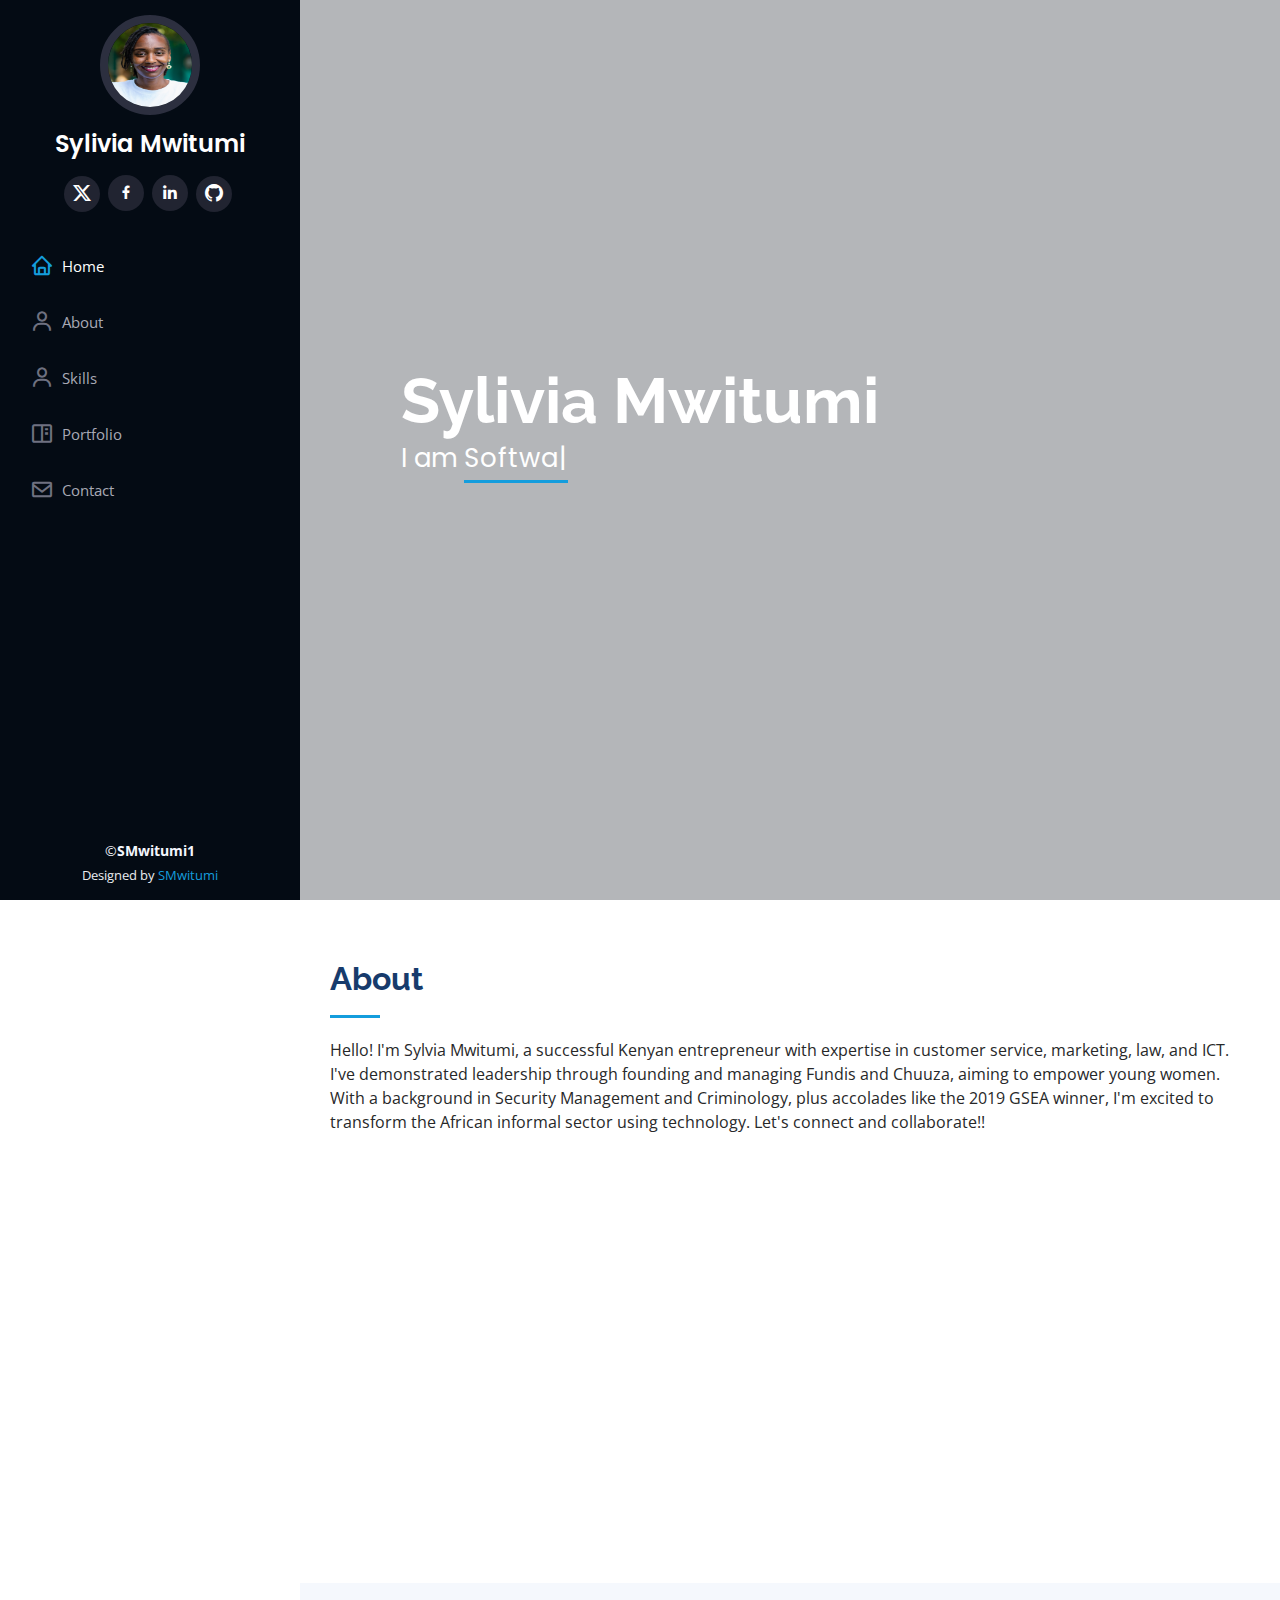
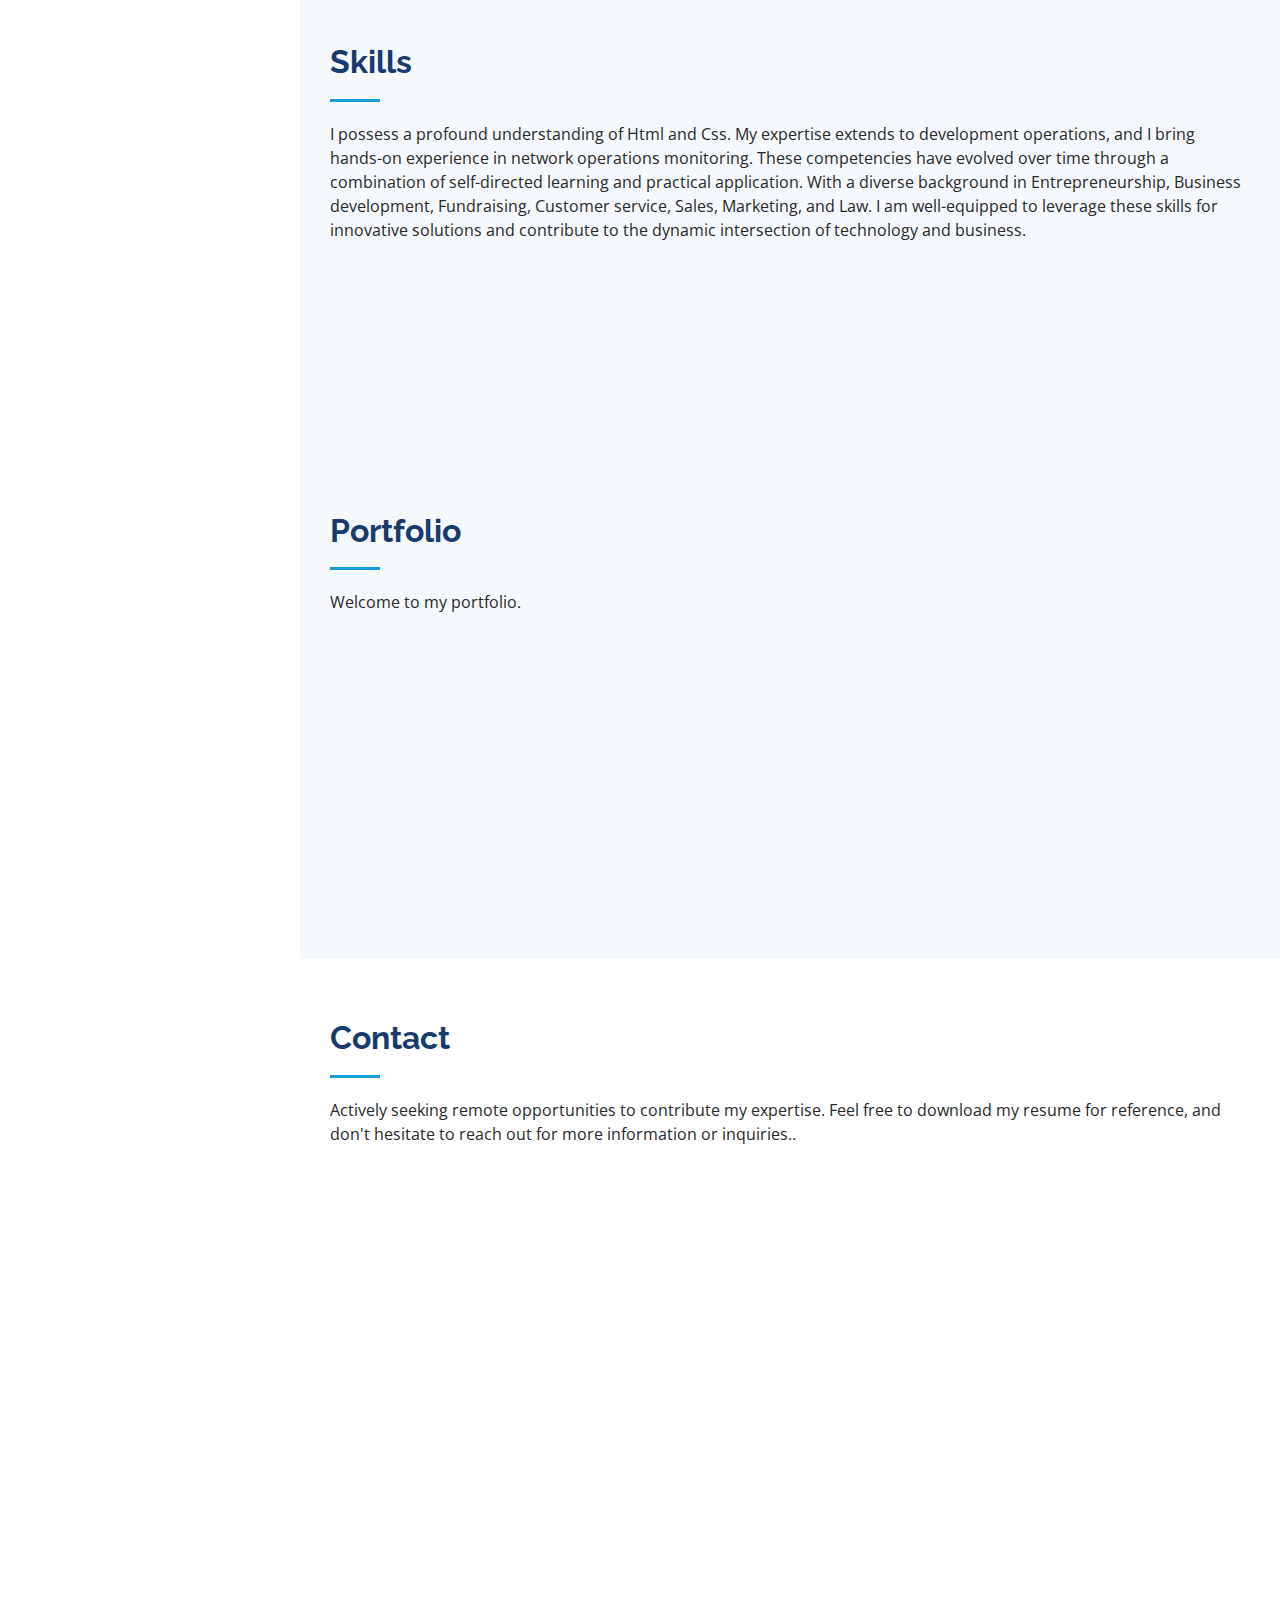
==== index.html @ e622f78f "made changes to the directory path" ====
<!DOCTYPE html>
<html lang="en">

<head>
  <meta charset="utf-8">
  <meta content="width=device-width, initial-scale=1.0" name="viewport">

  <title>Sly Portfolio</title>
  <meta content="" name="description">
  <meta content="" name="keywords">

  <!-- Favicons -->
  <link href="assets/img/favicon.png" rel="icon">
  <link href="assets/img/apple-touch-icon.png" rel="apple-touch-icon">

  <!-- Google Fonts -->
  <link
    href="https://fonts.googleapis.com/css?family=Open+Sans:300,300i,400,400i,600,600i,700,700i|Raleway:300,300i,400,400i,500,500i,600,600i,700,700i|Poppins:300,300i,400,400i,500,500i,600,600i,700,700i"
    rel="stylesheet">

  <!-- Vendor CSS Files -->
  <link href="assets/vendor/aos/aos.css" rel="stylesheet">
  <link href="assets/vendor/bootstrap/css/bootstrap.min.css" rel="stylesheet">
  <link href="assets/vendor/bootstrap-icons/bootstrap-icons.css" rel="stylesheet">
  <link href="assets/vendor/boxicons/css/boxicons.min.css" rel="stylesheet">
  <link href="assets/vendor/glightbox/css/glightbox.min.css" rel="stylesheet">
  <link href="assets/vendor/swiper/swiper-bundle.min.css" rel="stylesheet">

  <!-- Template Main CSS File -->
  <link href="assets/css/style.css" rel="stylesheet">

</head>

<body>

  <!-- ======= Mobile nav toggle button ======= -->
  <i class="bi bi-list mobile-nav-toggle d-xl-none"></i>

  <!-- ======= Header ======= -->
  <header id="header">
    <div class="d-flex flex-column">

      <div class="profile">
        <img src="assets/img/profile-img .JPG" alt="" class="img-fluid rounded-circle">
        <h1 class="text-light"><a href="index.html">Sylivia Mwitumi</a></h1>
        <div class="social-links mt-3 text-center">
          <a href="https://x.com/SMwitumi?t=1YOZuGvJ7olU5T0pS5QJrg&s=09" class="twitter" target="_blank"><i
              class="bi bi-twitter-x"></i></a>
          <a href="https://www.facebook.com/sylvia.mwitumi.9?mibextid=ZbWKwL" class="facebook"
            target="_blank"><i class="bx bxl-facebook"></i></a>
          <a href="https://www.linkedin.com/in/sylviah-wambui-mwitumi?utm_source=share&utm_campaign=share_via&utm_content=profile&utm_medium=android_app" class="linkedin" target="_blank"><i
              class="bx bxl-linkedin"></i></a>
          <a href="https://github.com/smwitumi1" class="github"><i class="bi bi-github" target="_blank"
              rel="noopener noreferrer"></i></a>
        </div>
      </div>

      <nav id="navbar" class="nav-menu navbar">
        <ul>
          <li><a href="#hero" class="nav-link scrollto active"><i class="bx bx-home"></i> <span>Home</span></a></li>
          <li><a href="#about" class="nav-link scrollto"><i class="bx bx-user"></i> <span>About</span></a></li>
          <li><a href="#skills" class="nav-link scrollto"><i class="bx bx-user"></i> <span>Skills</span></a></li>
          <li><a href="#portfolio" class="nav-link scrollto"><i class="bx bx-book-content"></i>
              <span>Portfolio</span></a></li>
          <li><a href="#contact" class="nav-link scrollto"><i class="bx bx-envelope"></i> <span>Contact</span></a></li>
        </ul>
      </nav><!-- .nav-menu -->
    </div>
  </header><!-- End Header -->

  <!-- ======= Hero Section ======= -->
  <section id="hero" class="d-flex flex-column justify-content-center align-items-center">
    <div class="hero-container" data-aos="fade-in">
      <h1>Sylivia Mwitumi</h1>
      <p>I am <span class="typed" data-typed-items="Software Entrepreneur"></span></p>
    </div>
  </section><!-- End Hero -->

  <main id="main">

    <!-- ======= About Section ======= -->
    <section id="about" class="about">
      <div class="container">

        <div class="section-title">
          <h2>About</h2>
          <p>Hello! I'm Sylvia Mwitumi, a successful Kenyan entrepreneur with expertise in customer service, marketing,
            law, and ICT. I've demonstrated leadership through founding and managing Fundis and Chuuza, aiming to
            empower young women. With a background in Security Management and Criminology, plus accolades like the 2019
            GSEA winner, I'm excited to transform the African informal sector using technology. Let's connect and
            collaborate!!</p>
        </div>

        <div class="row">
          <div class="col-lg-4" data-aos="fade-right">
            <img src="assets/img/profile-img .JPG" class="img-fluid" alt="">
          </div>
          <div class="col-lg-8 pt-4 pt-lg-0 content" data-aos="fade-left">
            <h3>Software Entrepreneur</h3>
            <p class="fst-italic">
              I am a dynamic Kenyan entrepreneur fueled by innovation and a fervor for industry transformation. My mission is to craft software solutions that not only meet market needs but proactively anticipate them, providing substantial value to both businesses and individuals. I'm committed to employing disruptive thinking and cutting-edge technology to leave a lasting impact and shape the future of the software industry. 
            </p>
            <!-- <div class="row">
              <div class="col-lg-6">
                <ul>
                  <li><i class="bi bi-chevron-right"></i> <strong>Mobile:</strong> <span>+254729007796</span></li>
                  <li><i class="bi bi-chevron-right"></i> <strong>City:</strong> <span>Nairobi, Kenya</span></li>
                </ul>
              </div>
              <div class="col-lg-6">
                <ul>       
                  <li><i class="bi bi-chevron-right"></i> <strong>Email:</strong> <span>ojjfred@gmail.com</span></li>
                  <li><i class="bi bi-chevron-right"></i> <strong>Mode:</strong> <span>Remote Only</span></li>
                </ul>
              </div>
              
          </div>
        </div> -->

          </div>
    </section><!-- End About Section -->

    <!-- ======= Skills Section ======= -->
    <section id="skills" class="skills section-bg">
      <div class="container">

        <div class="section-title">
          <h2>Skills</h2>
          <p>I possess a profound understanding of Html and Css. My expertise extends to development operations, and I bring hands-on experience in network operations monitoring. These competencies have evolved over time through a combination of self-directed learning and practical application. With a diverse background in Entrepreneurship, Business development, Fundraising, Customer service, Sales, Marketing, and Law. I am well-equipped to leverage these skills for innovative solutions and contribute to the dynamic intersection of technology and business. </p>
        </div>

        <div class="row skills-content">

          <div class="col-lg-6" data-aos="fade-up">

            <div class="progress">
              <span class="skill">Fundraising <i class="val">55%</i></span>
              <div class="progress-bar-wrap">
                <div class="progress-bar" role="progressbar" aria-valuenow="55" aria-valuemin="0" aria-valuemax="100">
                </div>
              </div>
            </div>

            <div class="progress">
              <span class="skill"> HTML & CSS <i class="val">75%</i></span>
              <div class="progress-bar-wrap">
                <div class="progress-bar" role="progressbar" aria-valuenow="75" aria-valuemin="0" aria-valuemax="100">
                </div>
              </div>
            </div>


          </div>
          <div class="col-lg-6" data-aos="fade-up" data-aos-delay="100">




            <div class="progress">
              <span class="skill">Design Thinking <i class="val">65%</i></span>
              <div class="progress-bar-wrap">
                <div class="progress-bar" role="progressbar" aria-valuenow="65" aria-valuemin="0" aria-valuemax="100">
                </div>
              </div>
            </div>
            <div class="progress">
              <span class="skill">Entrepreneurship <i class="val">95%</i></span>
              <div class="progress-bar-wrap">
                <div class="progress-bar" role="progressbar" aria-valuenow="95" aria-valuemin="0" aria-valuemax="100">
                </div>
              </div>
            </div>

          </div>
        </div>
    </section><!-- End Skills Section -->



    <!-- ======= Portfolio Section ======= -->
    <section id="portfolio" class="portfolio section-bg">
      <div class="container">

        <div class="section-title">
          <h2>Portfolio</h2>
          <p>Welcome to my portfolio.</p>
        </div>



        <div class="row portfolio-container" data-aos="fade-up" data-aos-delay="100">
          <div class="col-lg-6 col-md-6 portfolio-item filter-app">
            <div class="portfolio-wrap">
              <img src="assets/img/marketing.jpg" class="img-fluid" alt="">
              <div class="portfolio-links">
                <a href="" title="More Details"><i>Project info</i></a>
              </div>
            </div>
          </div>

          <div class="col-lg-6 col-md-6 portfolio-item filter-web">
            <div class="portfolio-wrap">
              <img src="assets/img/sales.jpg" class="img-fluid" alt="">
              <div class="portfolio-links">
                <a href="" title="More Details"><i>Project info</i></a>
              </div>
            </div>
          </div>



    </section>
    <!-- End Portfolio Section -->




    <!-- ======= Contact Section ======= -->
    <section id="contact" class="contact">
      <div class="container">

        <div class="section-title">
          <h2>Contact</h2>
          <p>Actively seeking remote opportunities to contribute my expertise. Feel free to download my resume for reference, and don't hesitate to reach out for more information or inquiries..</p>
        </div>

        <div class="row" data-aos="fade-in">

          <div class="col-lg-5 d-flex align-items-stretch">
            <div class="info">
              <div class="address">
                <i class="bi bi-geo-alt"></i>
                <h4>Location:</h4>
                <p>Buru Buru Phase 2, Kamutile Court</p>
              </div>

              <div class="email">
                <i class="bi bi-envelope"></i>
                <h4>Email:</h4>
                <p>sylvia.mwitumi@meltwater.org</p>
              </div>

              <div class="phone">
                <i class="bi bi-phone"></i>
                <h4>Call:</h4>
                <p>+254700042818</p>
              </div>

              <iframe
                src="https://maps.app.goo.gl/VhYbg52NN3KghzNX8"
                width="600" height="450" style="border:0;" allowfullscreen="" loading="lazy"
                referrerpolicy="no-referrer-when-downgrade"></iframe>
            </div>

          </div>

          <div class="col-lg-7 mt-5 mt-lg-0 d-flex align-items-stretch">
            <form action="forms/contact.php" method="post" role="form" class="php-email-form">
              <div class="row">
                <div class="form-group col-md-6">
                  <label for="name">Your Name</label>
                  <input type="text" name="name" class="form-control" id="name" required>
                </div>
                <div class="form-group col-md-6">
                  <label for="name">Your Email</label>
                  <input type="email" class="form-control" name="email" id="email" required>
                </div>
              </div>
              <div class="form-group">
                <label for="name">Subject</label>
                <input type="text" class="form-control" name="subject" id="subject" required>
              </div>
              <div class="form-group">
                <label for="name">Message</label>
                <textarea class="form-control" name="message" rows="10" required></textarea>
              </div>
              <div class="my-3">
                <div class="loading">Loading</div>
                <div class="error-message"></div>
                <div class="sent-message">Your message has been sent. Thank you!</div>
              </div>
              <div class="text-center"><button type="submit">Send Message</button></div>
            </form>
          </div>

        </div>

      </div>
    </section><!-- End Contact Section -->

  </main><!-- End #main -->

  <!-- ======= Footer ======= -->
  <footer id="footer">
    <div class="container">
      <div class="copyright">
        &copy;<strong><span>SMwitumi1</span></strong>
      </div>
      <div class="credits">
        <!-- Fred -->
        Designed by <a href="https://">SMwitumi</a>
      </div>
    </div>
  </footer><!-- End  Footer -->

  <a href="#" class="back-to-top d-flex align-items-center justify-content-center"><i
      class="bi bi-arrow-up-short"></i></a>

  <!-- Vendor JS Files -->
  <script src="assets/vendor/purecounter/purecounter_vanilla.js"></script>
  <script src="assets/vendor/aos/aos.js"></script>
  <script src="assets/vendor/bootstrap/js/bootstrap.bundle.min.js"></script>
  <script src="assets/vendor/glightbox/js/glightbox.min.js"></script>
  <script src="assets/vendor/isotope-layout/isotope.pkgd.min.js"></script>
  <script src="assets/vendor/swiper/swiper-bundle.min.js"></script>
  <script src="assets/vendor/typed.js/typed.umd.js"></script>
  <script src="assets/vendor/waypoints/noframework.waypoints.js"></script>
  <script src="assets/vendor/php-email-form/validate.js"></script>

  <!-- Template Main JS File -->
  <script src="assets/js/main.js"></script>

</body>

</html>
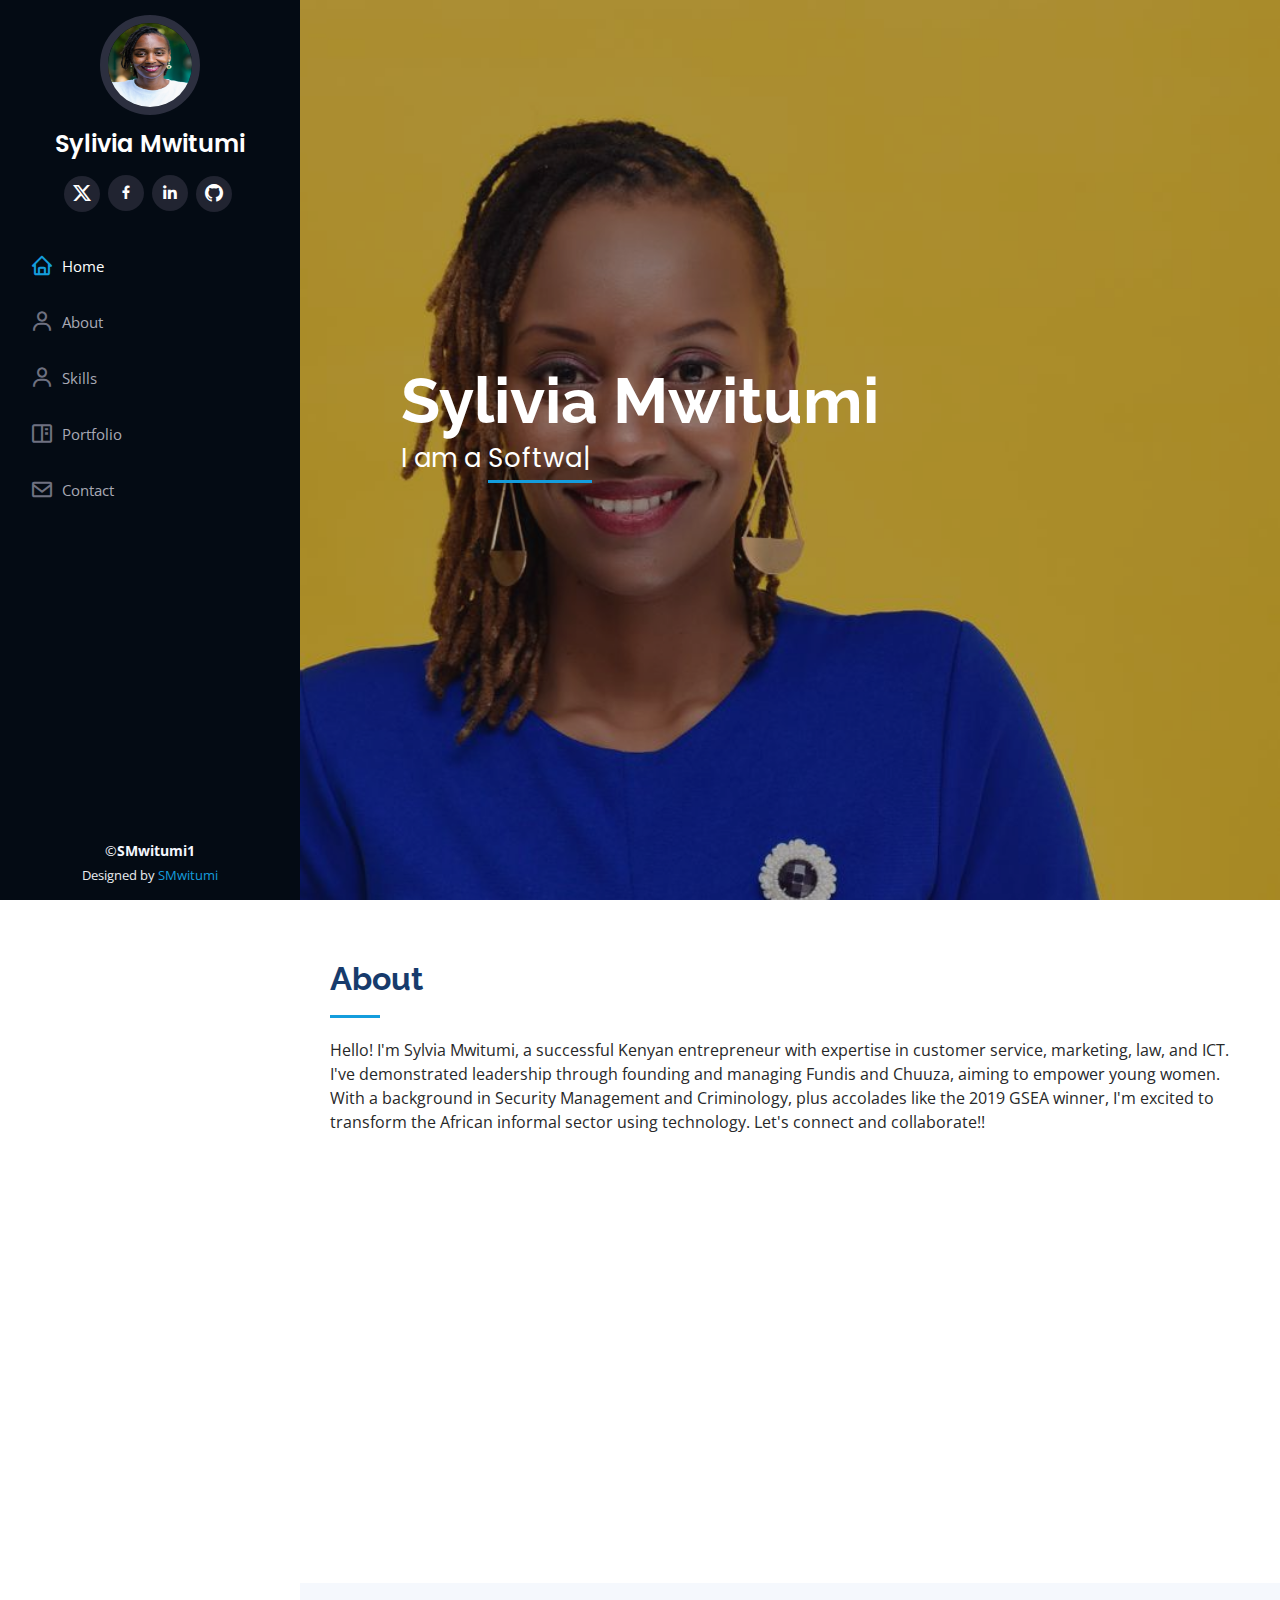
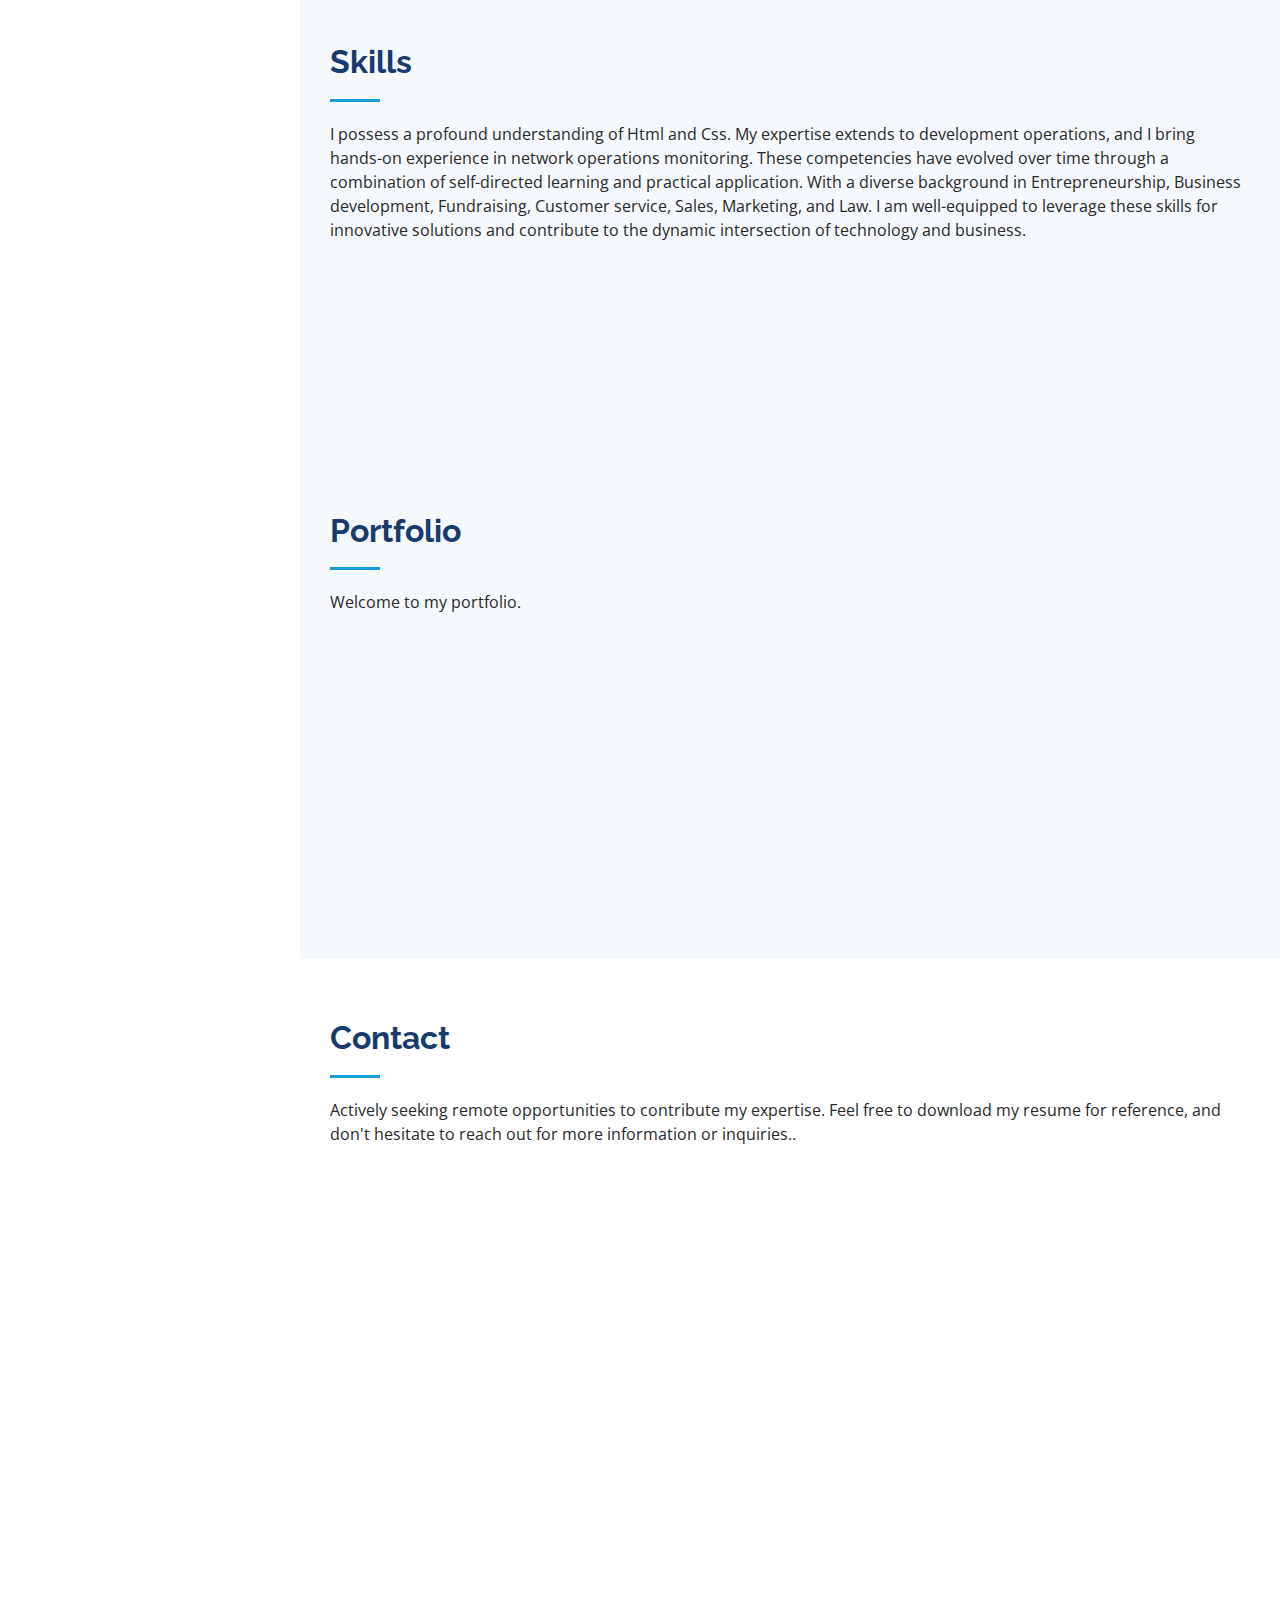
==== commit 2a9ad16b: "Fixed header image render issue" ====
--- a/index.html
+++ b/index.html
@@ -72,7 +72,7 @@
   <section id="hero" class="d-flex flex-column justify-content-center align-items-center">
     <div class="hero-container" data-aos="fade-in">
       <h1>Sylivia Mwitumi</h1>
-      <p>I am <span class="typed" data-typed-items="Software Entrepreneur"></span></p>
+      <p>I am a <span class="typed" data-typed-items="Software Entrepreneur"></span></p>
     </div>
   </section><!-- End Hero -->
 
--- a/assets/css/style.css
+++ b/assets/css/style.css
@@ -73,7 +73,7 @@
   z-index: 9997;
   transition: all 0.5s;
   padding: 0 15px;
-  background: #040b14;
+  background-color: #040b14;
   overflow-y: auto;
 }
 
@@ -236,7 +236,7 @@
 #hero {
   width: 100%;
   height: 100vh;
-  background: url(".../img/hero-bg.jpg") top center;
+  background: url("../img/headerImg.jpg") top center;
   background-size: cover;
 }
 
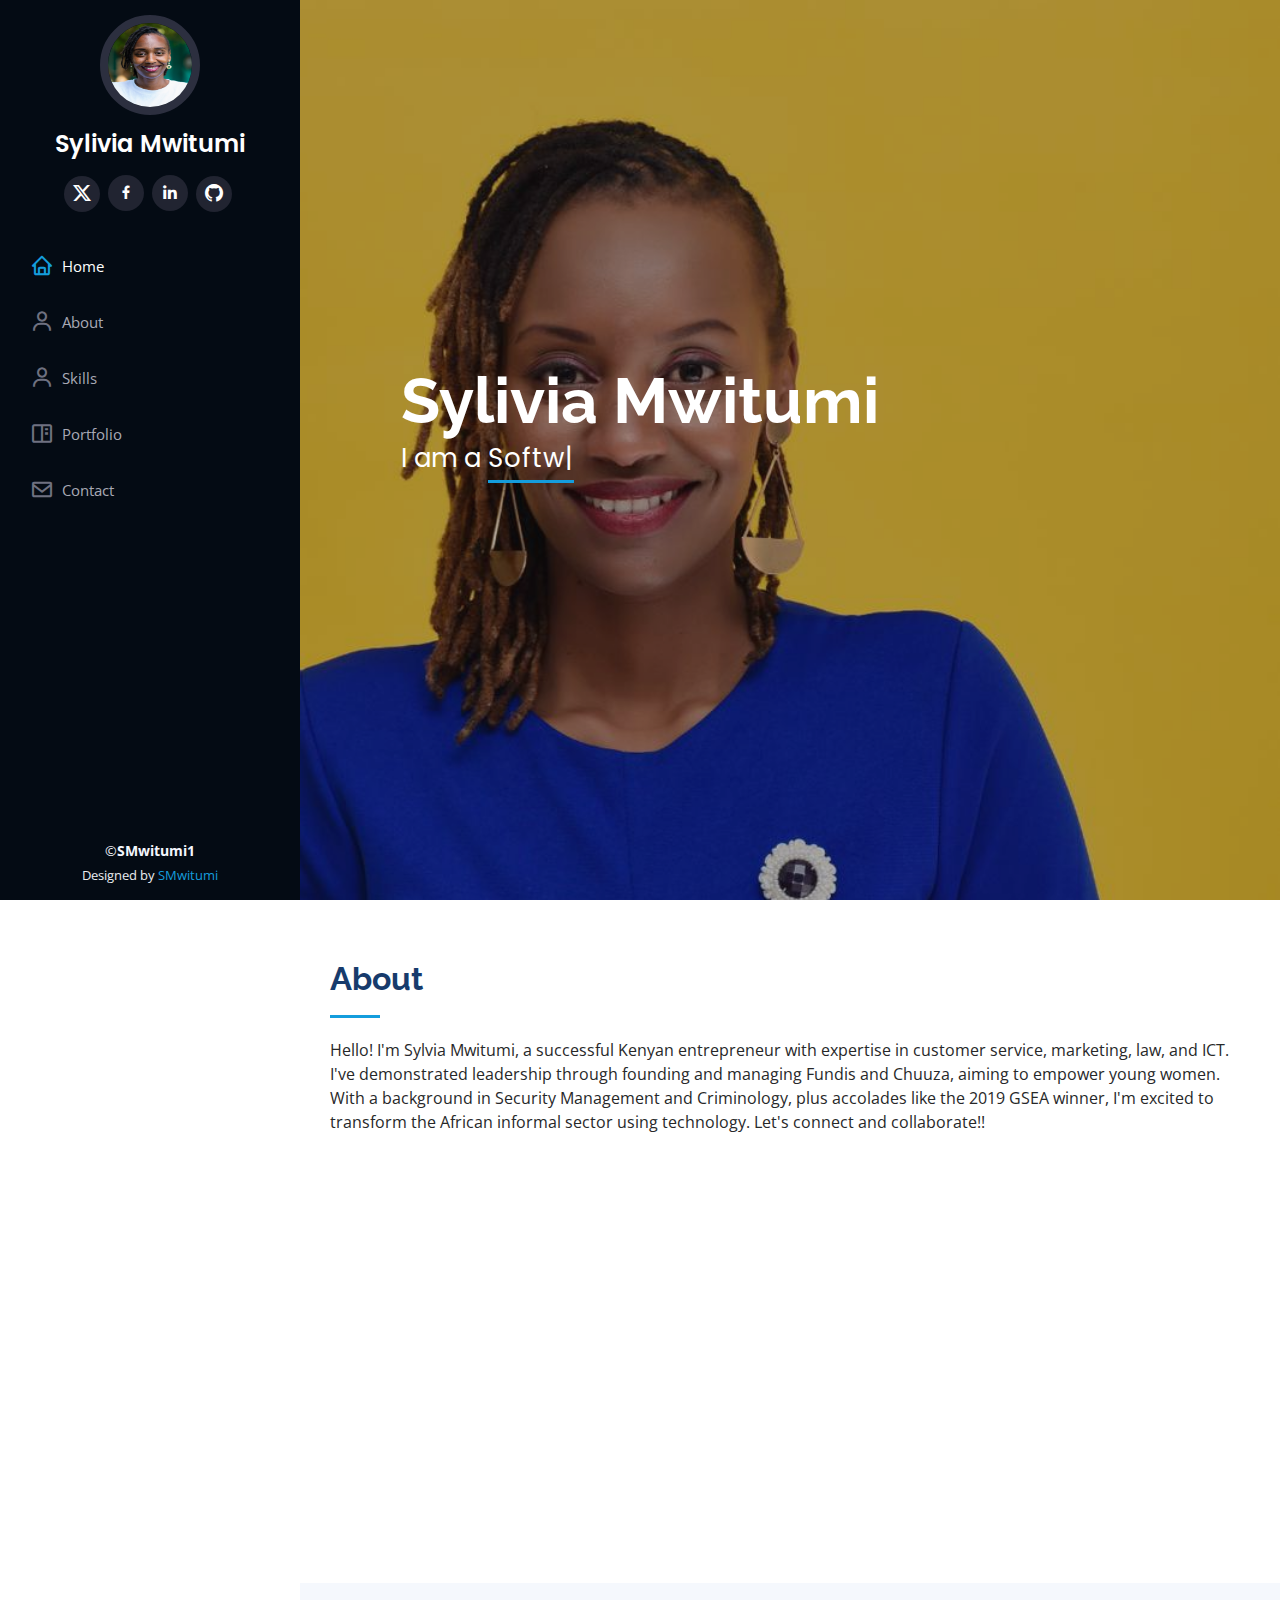
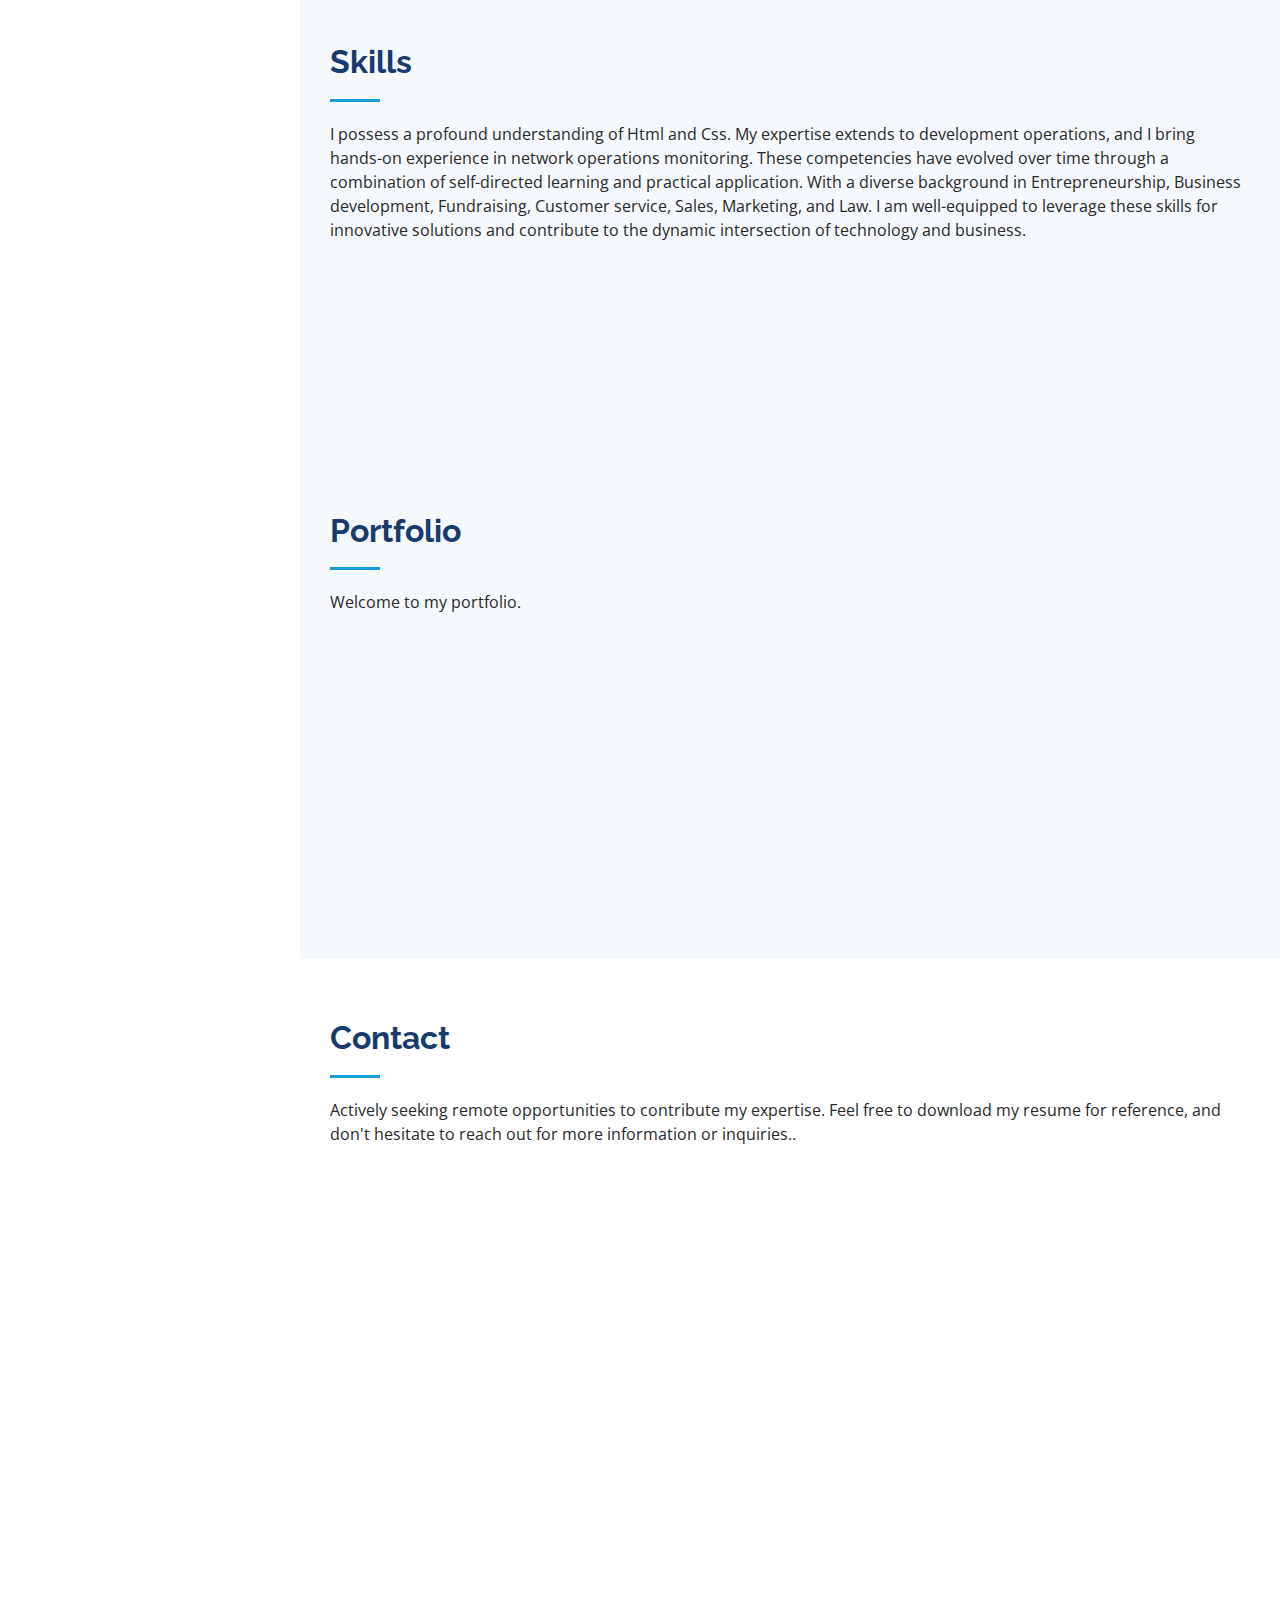
==== commit d31f182d: "Got iFrame working" ====
--- a/index.html
+++ b/index.html
@@ -100,22 +100,7 @@
             <p class="fst-italic">
               I am a dynamic Kenyan entrepreneur fueled by innovation and a fervor for industry transformation. My mission is to craft software solutions that not only meet market needs but proactively anticipate them, providing substantial value to both businesses and individuals. I'm committed to employing disruptive thinking and cutting-edge technology to leave a lasting impact and shape the future of the software industry. 
             </p>
-            <!-- <div class="row">
-              <div class="col-lg-6">
-                <ul>
-                  <li><i class="bi bi-chevron-right"></i> <strong>Mobile:</strong> <span>+254729007796</span></li>
-                  <li><i class="bi bi-chevron-right"></i> <strong>City:</strong> <span>Nairobi, Kenya</span></li>
-                </ul>
-              </div>
-              <div class="col-lg-6">
-                <ul>       
-                  <li><i class="bi bi-chevron-right"></i> <strong>Email:</strong> <span>ojjfred@gmail.com</span></li>
-                  <li><i class="bi bi-chevron-right"></i> <strong>Mode:</strong> <span>Remote Only</span></li>
-                </ul>
-              </div>
-              
-          </div>
-        </div> -->
+           
 
           </div>
     </section><!-- End About Section -->
@@ -246,11 +231,15 @@
                 <p>+254700042818</p>
               </div>
 
-              <iframe
+              <!-- <iframe
                 src="https://maps.app.goo.gl/VhYbg52NN3KghzNX8"
                 width="600" height="450" style="border:0;" allowfullscreen="" loading="lazy"
-                referrerpolicy="no-referrer-when-downgrade"></iframe>
-            </div>
+                referrerpolicy="no-referrer-when-downgrade">
+              </iframe> -->
+
+              <!-- New test iFrame imported from google maps -->
+
+              <iframe src="https://www.google.com/maps/embed?pb=!1m18!1m12!1m3!1d3988.821493089476!2d36.88173849999999!3d-1.2807963!2m3!1f0!2f0!3f0!3m2!1i1024!2i768!4f13.1!3m3!1m2!1s0x182f13b2a0cd213d%3A0x40b111feb7b3af5b!2sKamutile%20Court!5e0!3m2!1sen!2sgh!4v1697574318453!5m2!1sen!2sgh" width="600" height="450" style="border:0;" allowfullscreen="" loading="lazy" referrerpolicy="no-referrer-when-downgrade"></iframe>            </div>
 
           </div>
 
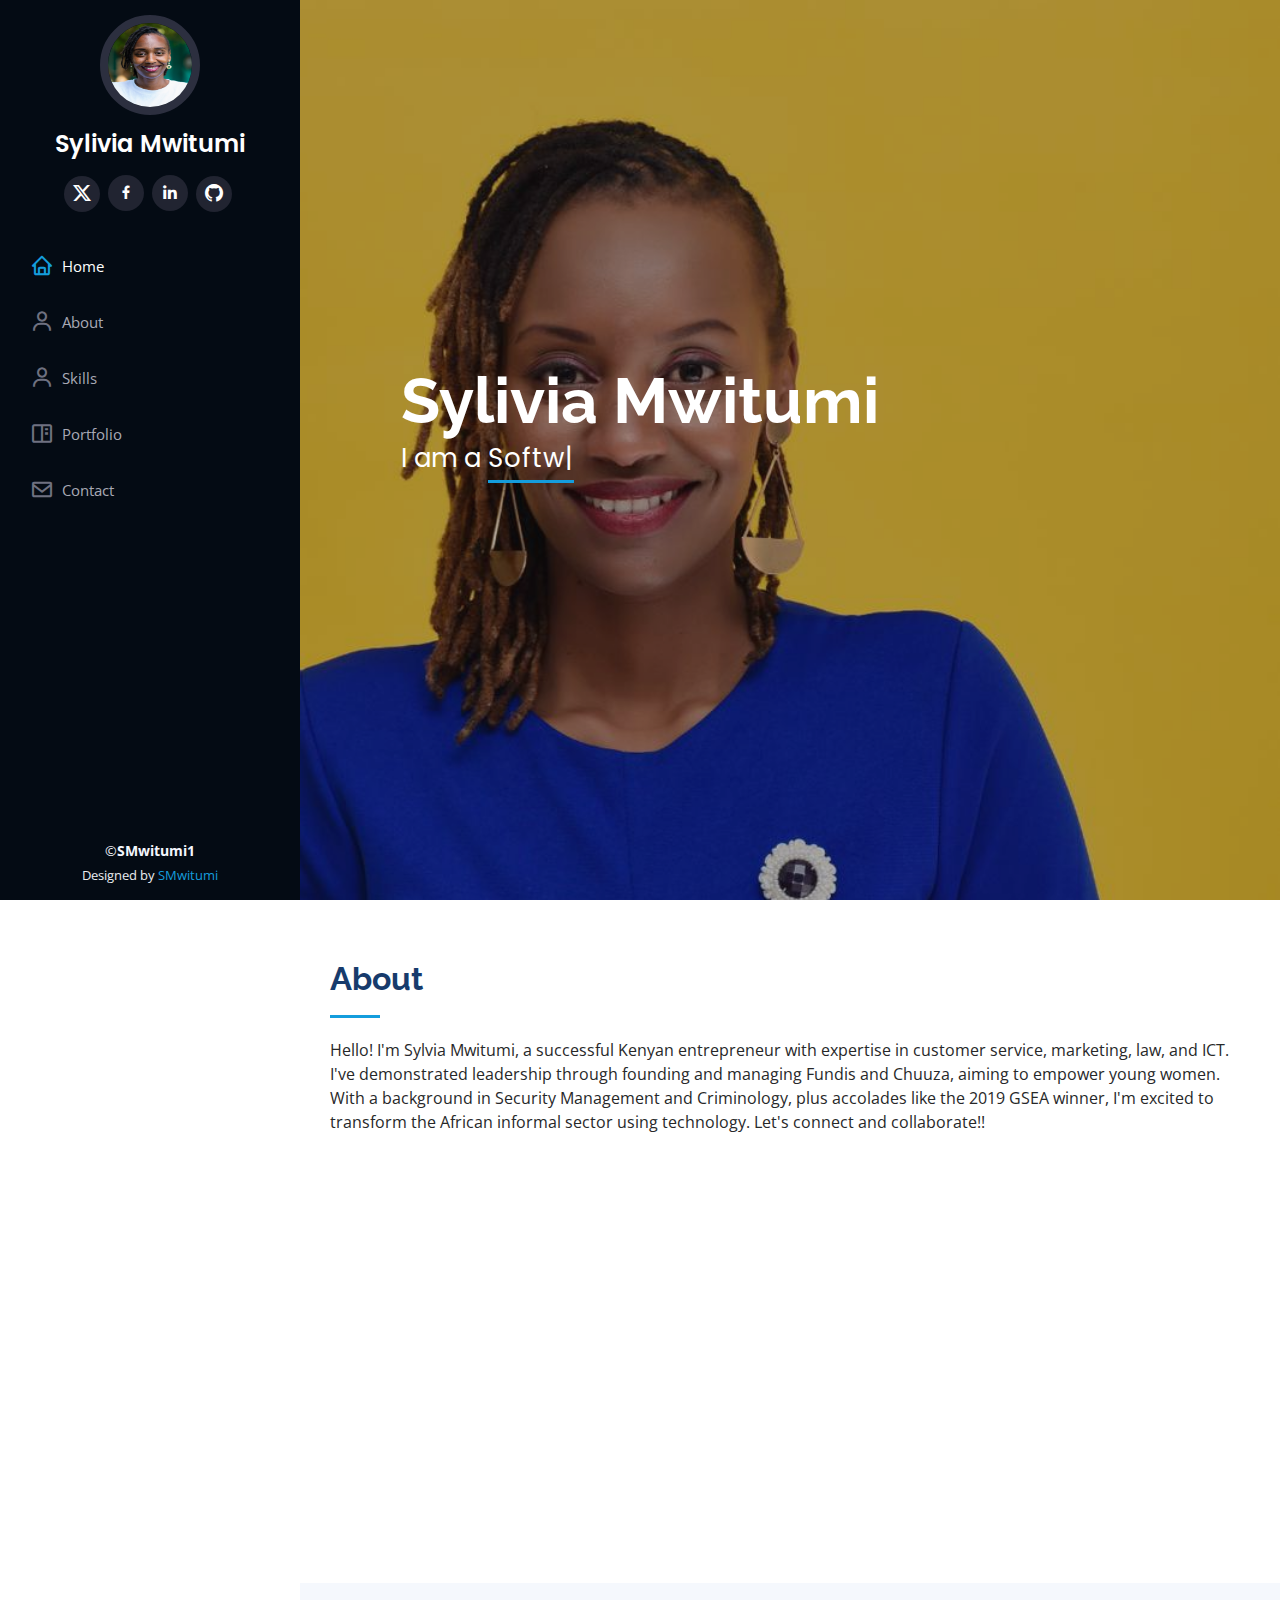
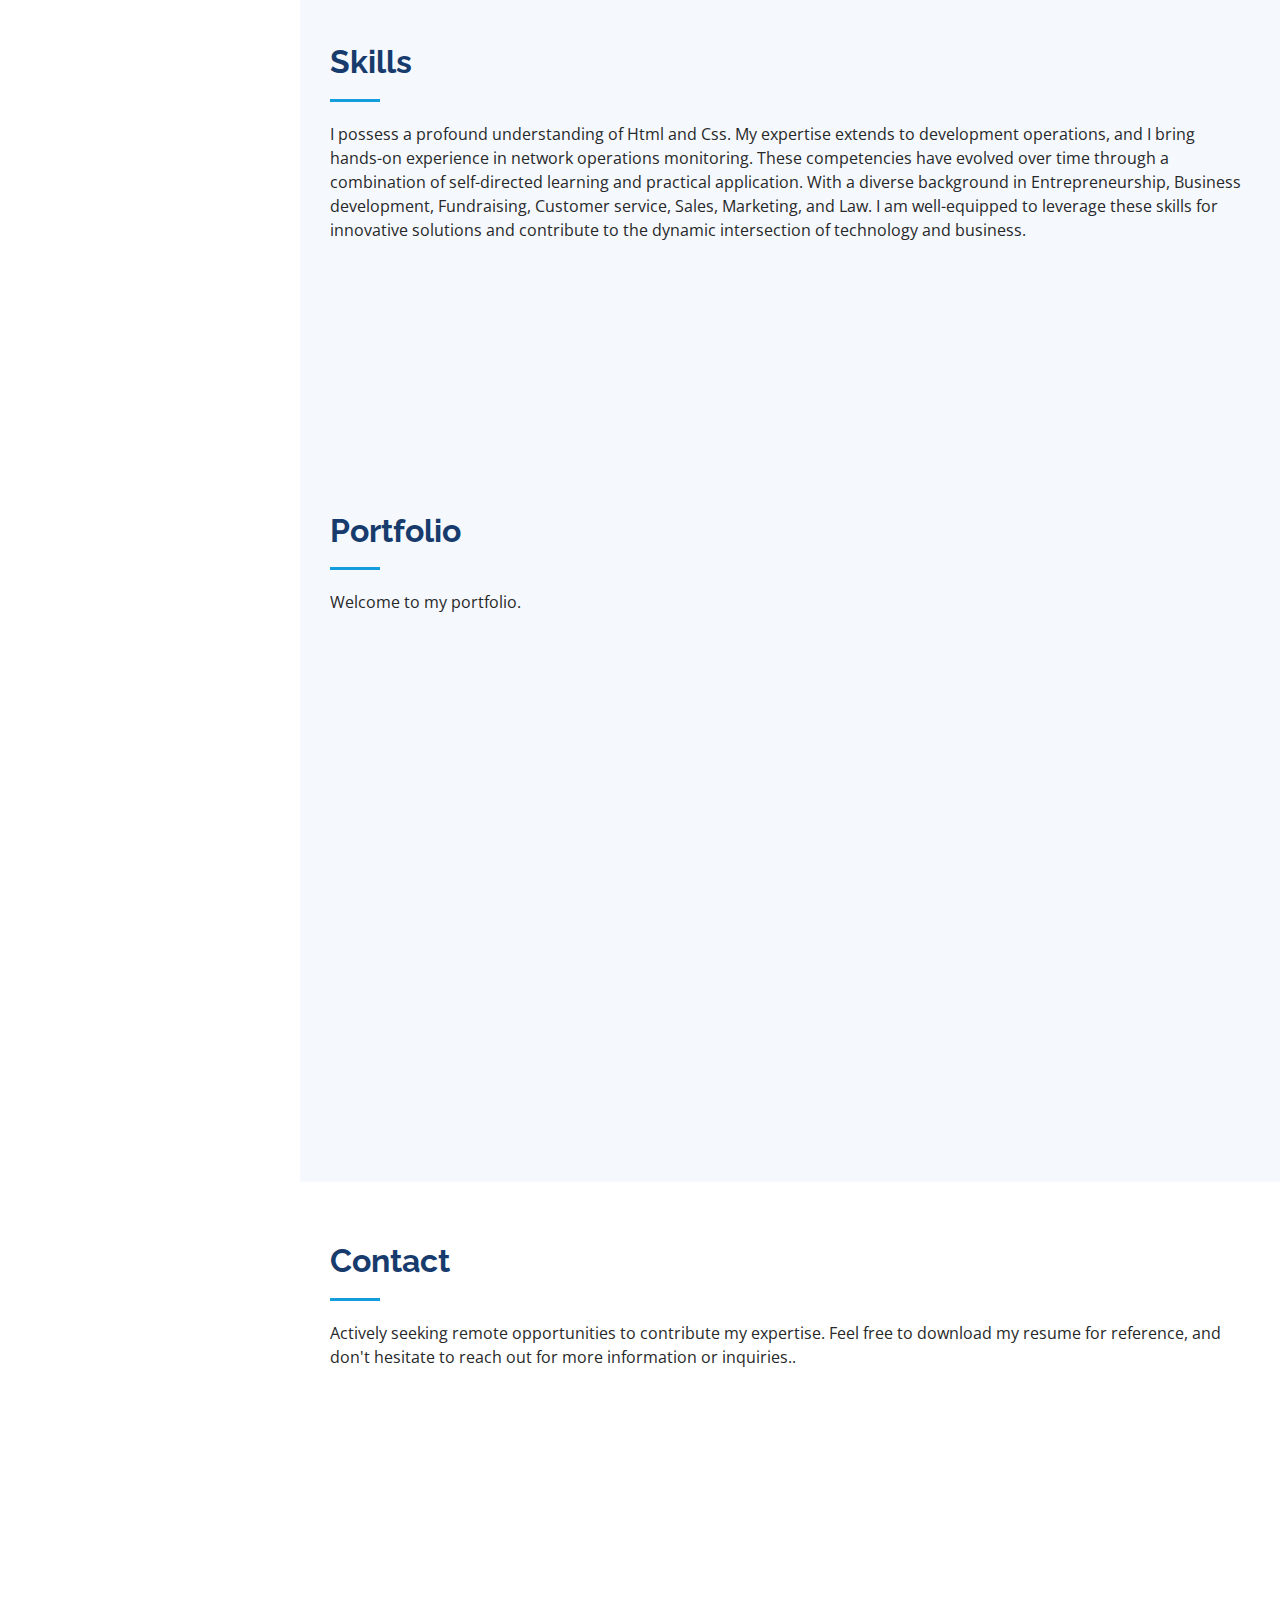
==== commit df76a5e1: "Added chuuza and fundis logos" ====
--- a/index.html
+++ b/index.html
@@ -171,7 +171,7 @@
           <p>Welcome to my portfolio.</p>
         </div>
 
-
+<!-- 
 
         <div class="row portfolio-container" data-aos="fade-up" data-aos-delay="100">
           <div class="col-lg-6 col-md-6 portfolio-item filter-app">
@@ -190,7 +190,27 @@
                 <a href="" title="More Details"><i>Project info</i></a>
               </div>
             </div>
-          </div>
+          </div> -->
+
+          <!-- 2 extra image sessions addes below -->
+          <div class="row portfolio-container" data-aos="fade-up" data-aos-delay="100">
+            <div class="col-lg-6 col-md-6 portfolio-item filter-app">
+              <div class="portfolio-wrap">
+                <img src="assets/img/Chuuza_img.webp" class="img-fluid" alt="">
+                <div class="portfolio-links">
+                  <a href="" title="More Details"><i>Project info</i></a>
+                </div>
+              </div>
+            </div>
+  
+            <div class="col-lg-6 col-md-6 portfolio-item filter-web">
+              <div class="portfolio-wrap">
+                <img src="assets/img/fundis.jpg"   class="img-fluid" alt="">
+                <div class="portfolio-links">
+                  <a href="" title="More Details"><i>Project info</i></a>
+                </div>
+              </div>
+            </div>
 
 
 
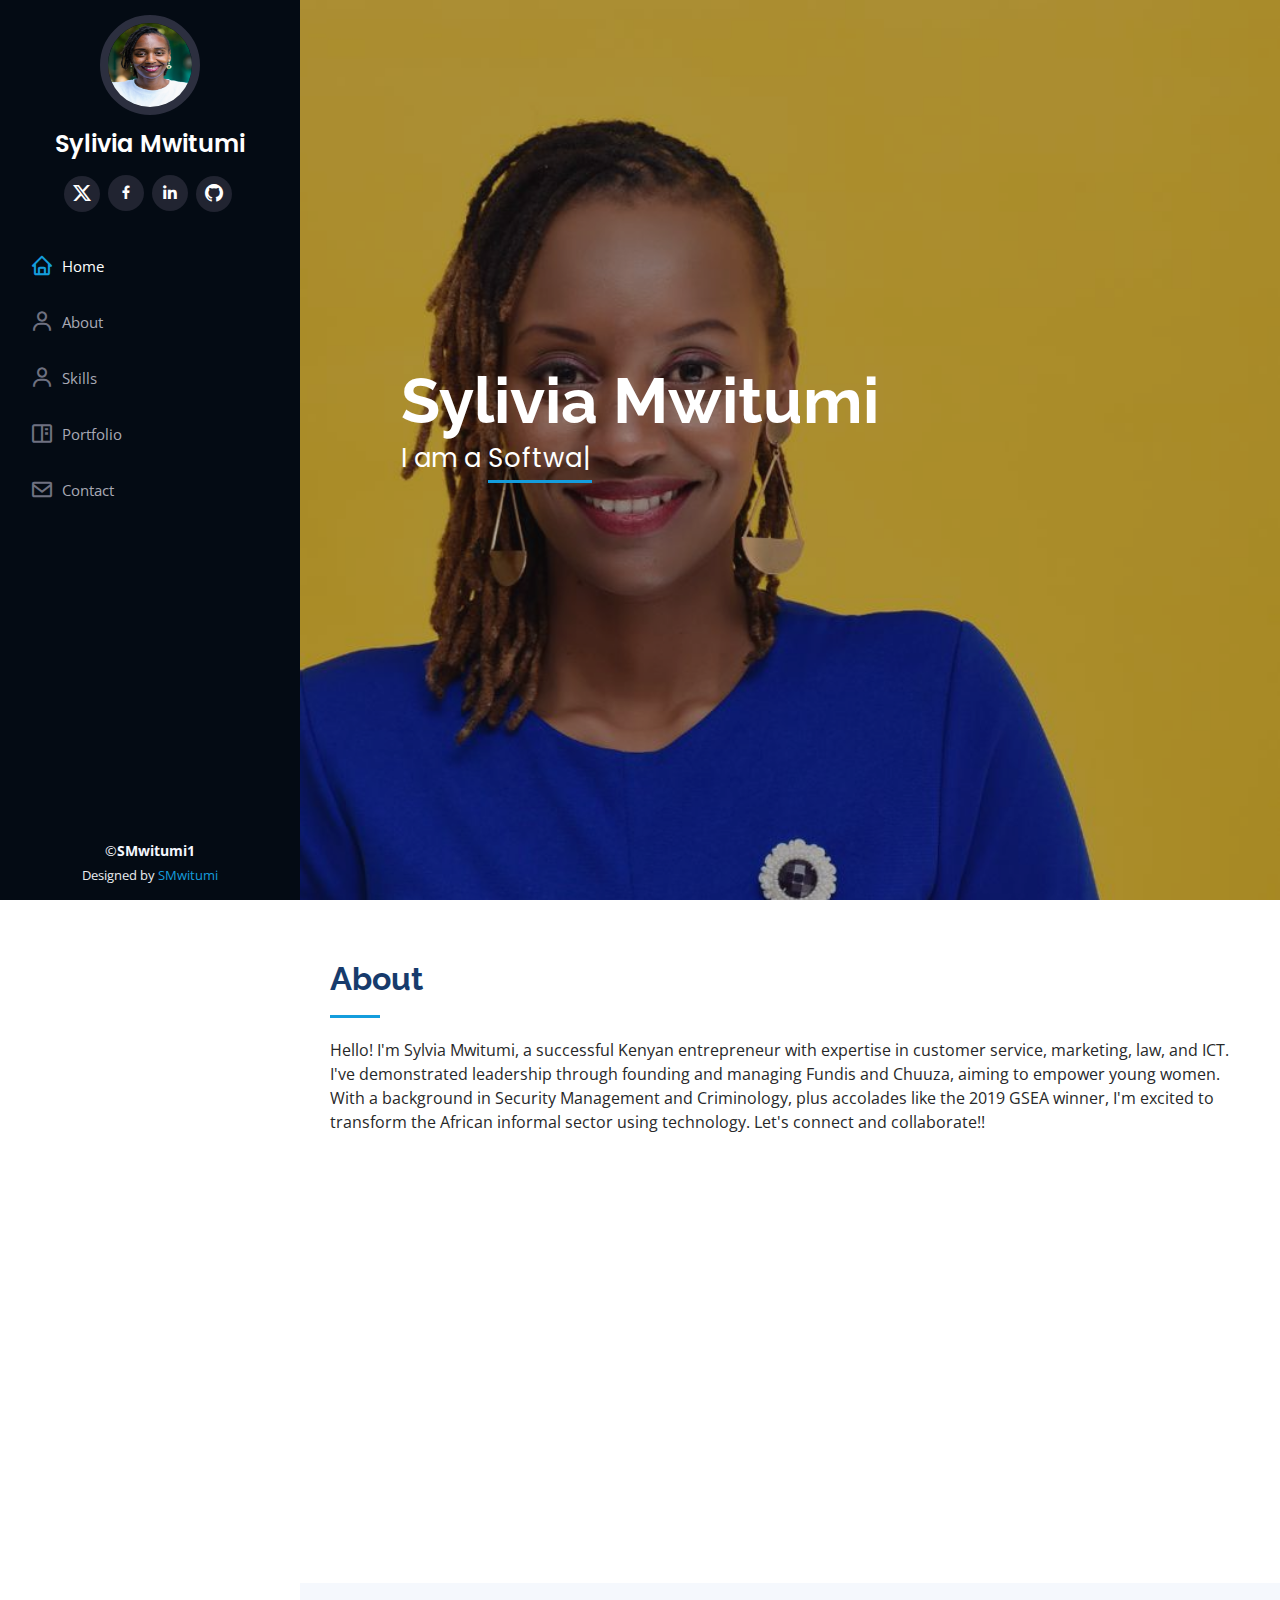
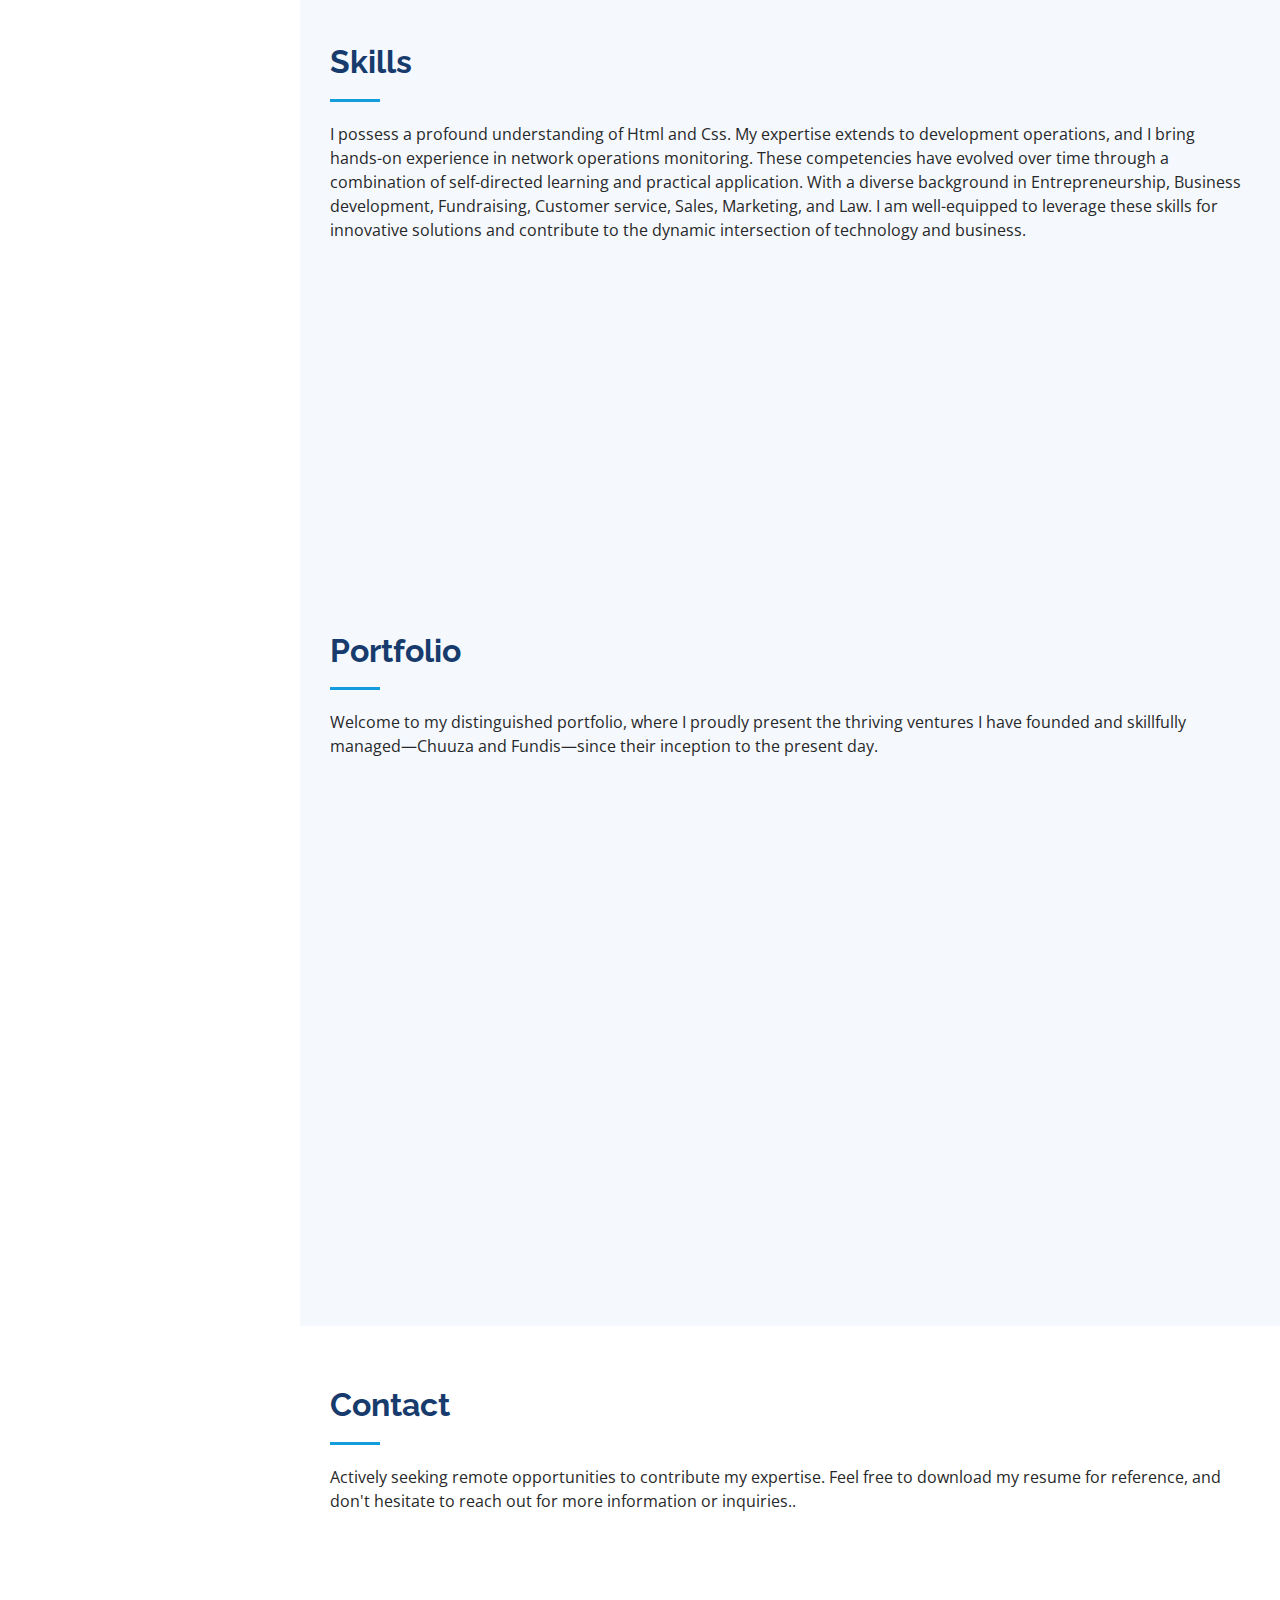
==== commit ab8be8ca: "Changes made to skills section and portfolio" ====
--- a/index.html
+++ b/index.html
@@ -114,6 +114,8 @@
           <p>I possess a profound understanding of Html and Css. My expertise extends to development operations, and I bring hands-on experience in network operations monitoring. These competencies have evolved over time through a combination of self-directed learning and practical application. With a diverse background in Entrepreneurship, Business development, Fundraising, Customer service, Sales, Marketing, and Law. I am well-equipped to leverage these skills for innovative solutions and contribute to the dynamic intersection of technology and business. </p>
         </div>
 
+
+          <!-- FIRST ROW -->
         <div class="row skills-content">
 
           <div class="col-lg-6" data-aos="fade-up">
@@ -133,14 +135,12 @@
                 </div>
               </div>
             </div>
-
-
-          </div>
+            
+
+
+          </div>
+
           <div class="col-lg-6" data-aos="fade-up" data-aos-delay="100">
-
-
-
-
             <div class="progress">
               <span class="skill">Design Thinking <i class="val">65%</i></span>
               <div class="progress-bar-wrap">
@@ -158,6 +158,55 @@
 
           </div>
         </div>
+        <!-- END OF FIRST ROW -->
+
+        <!-- SECOND ROW -->
+        <div class="row skills-content">
+
+          <div class="col-lg-6" data-aos="fade-up">
+
+            <div class="progress">
+              <span class="skill">Sales and Marketing <i class="val">80%</i></span>
+              <div class="progress-bar-wrap">
+                <div class="progress-bar" role="progressbar" aria-valuenow="55" aria-valuemin="0" aria-valuemax="100">
+                </div>
+              </div>
+            </div>
+
+            <div class="progress">
+              <span class="skill"> Legal Writing & Drafting<i class="val">85%</i></span>
+              <div class="progress-bar-wrap">
+                <div class="progress-bar" role="progressbar" aria-valuenow="75" aria-valuemin="0" aria-valuemax="100">
+                </div>
+              </div>
+            </div>
+            
+
+
+          </div>
+
+          <div class="col-lg-6" data-aos="fade-up" data-aos-delay="100">
+            <div class="progress">
+              <span class="skill">Business Development <i class="val">65%</i></span>
+              <div class="progress-bar-wrap">
+                <div class="progress-bar" role="progressbar" aria-valuenow="65" aria-valuemin="0" aria-valuemax="100">
+                </div>
+              </div>
+            </div>
+            <div class="progress">
+              <span class="skill">Customer Experience Expert <i class="val">95%</i></span>
+              <div class="progress-bar-wrap">
+                <div class="progress-bar" role="progressbar" aria-valuenow="95" aria-valuemin="0" aria-valuemax="100">
+                </div>
+              </div>
+            </div>
+
+          </div>
+        </div>
+        <!-- END OF SECOND ROW -->
+
+        
+        
     </section><!-- End Skills Section -->
 
 
@@ -168,7 +217,7 @@
 
         <div class="section-title">
           <h2>Portfolio</h2>
-          <p>Welcome to my portfolio.</p>
+          <p>Welcome to my distinguished portfolio, where I proudly present the thriving ventures I have founded and skillfully managed—Chuuza and Fundis—since their inception to the present day.</p>
         </div>
 
 <!-- 
@@ -198,7 +247,7 @@
               <div class="portfolio-wrap">
                 <img src="assets/img/Chuuza_img.webp" class="img-fluid" alt="">
                 <div class="portfolio-links">
-                  <a href="" title="More Details"><i>Project info</i></a>
+                  <a href="https://www.chuuza.africa/" title="More Details"><i>Project info</i></a>
                 </div>
               </div>
             </div>
@@ -207,7 +256,7 @@
               <div class="portfolio-wrap">
                 <img src="assets/img/fundis.jpg"   class="img-fluid" alt="">
                 <div class="portfolio-links">
-                  <a href="" title="More Details"><i>Project info</i></a>
+                  <a href="https://www.fundis.co.ke/" title="More Details"><i>Project info</i></a>
                 </div>
               </div>
             </div>
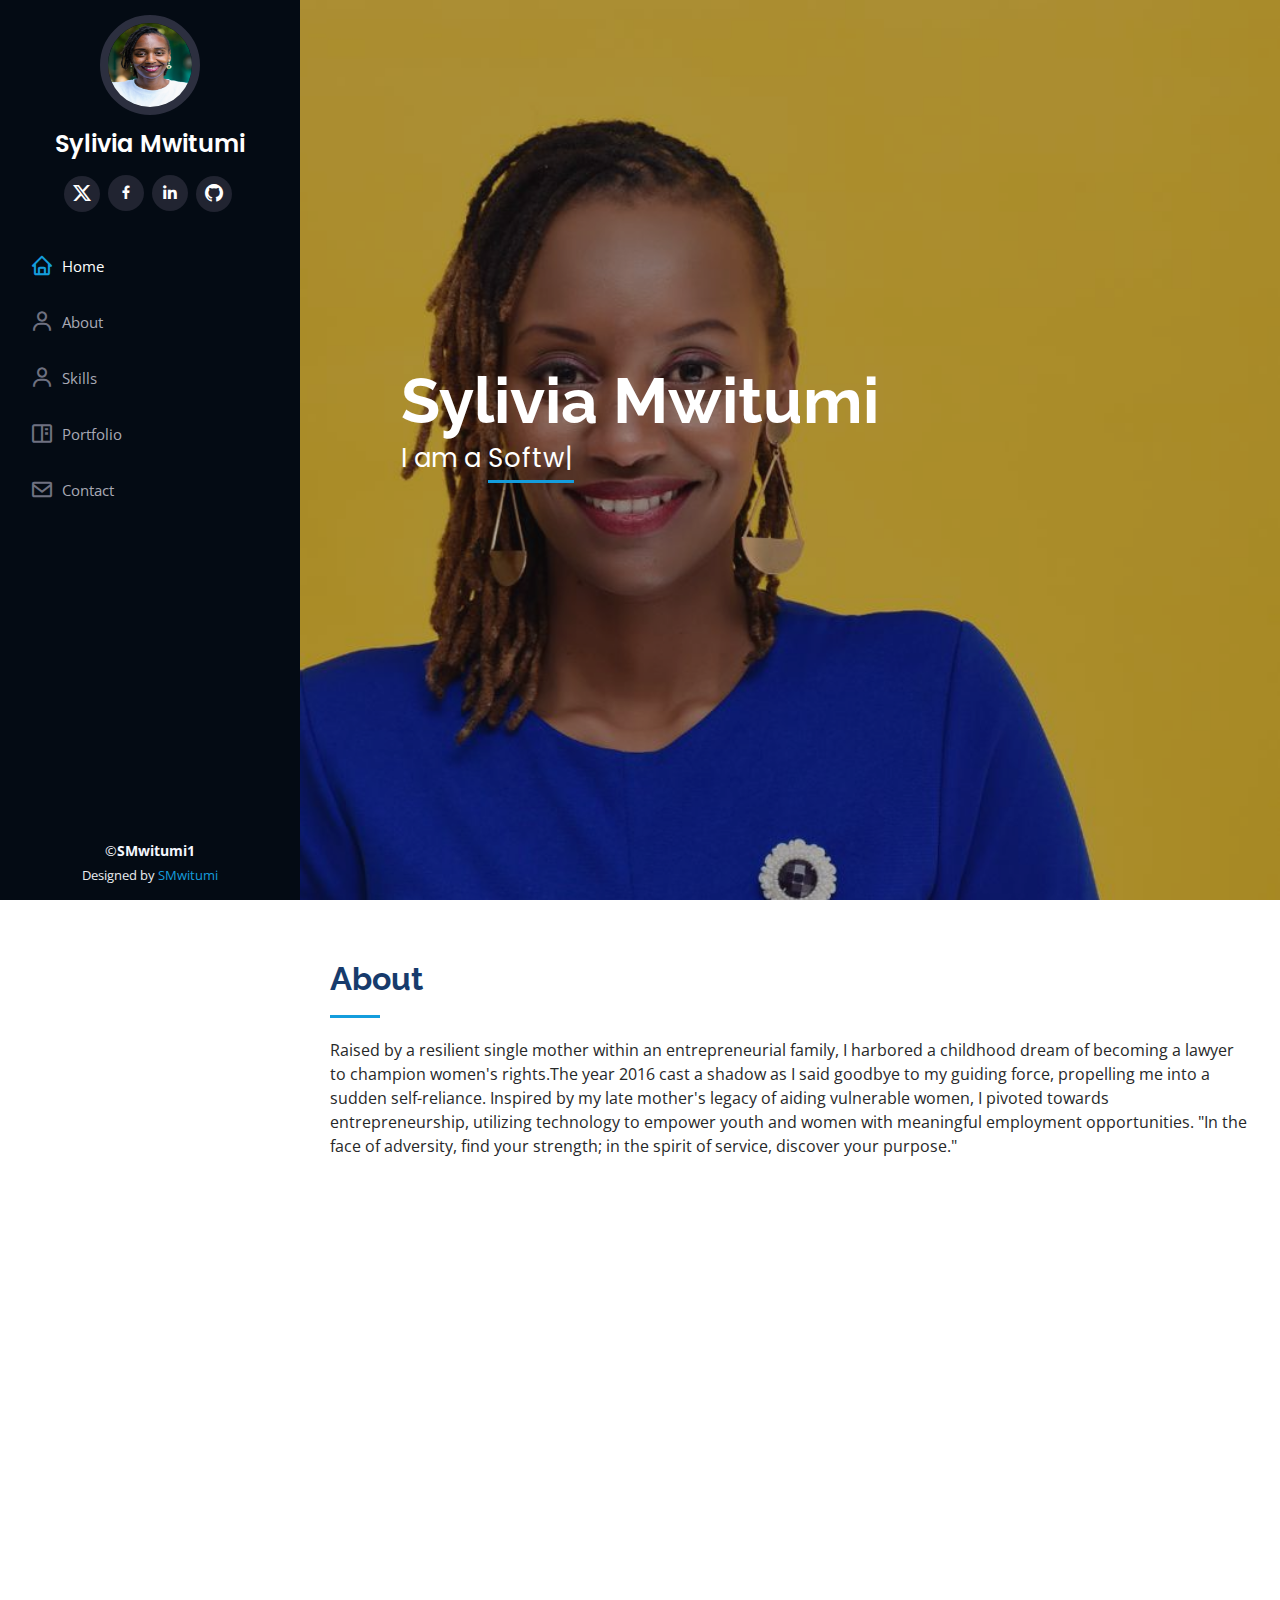
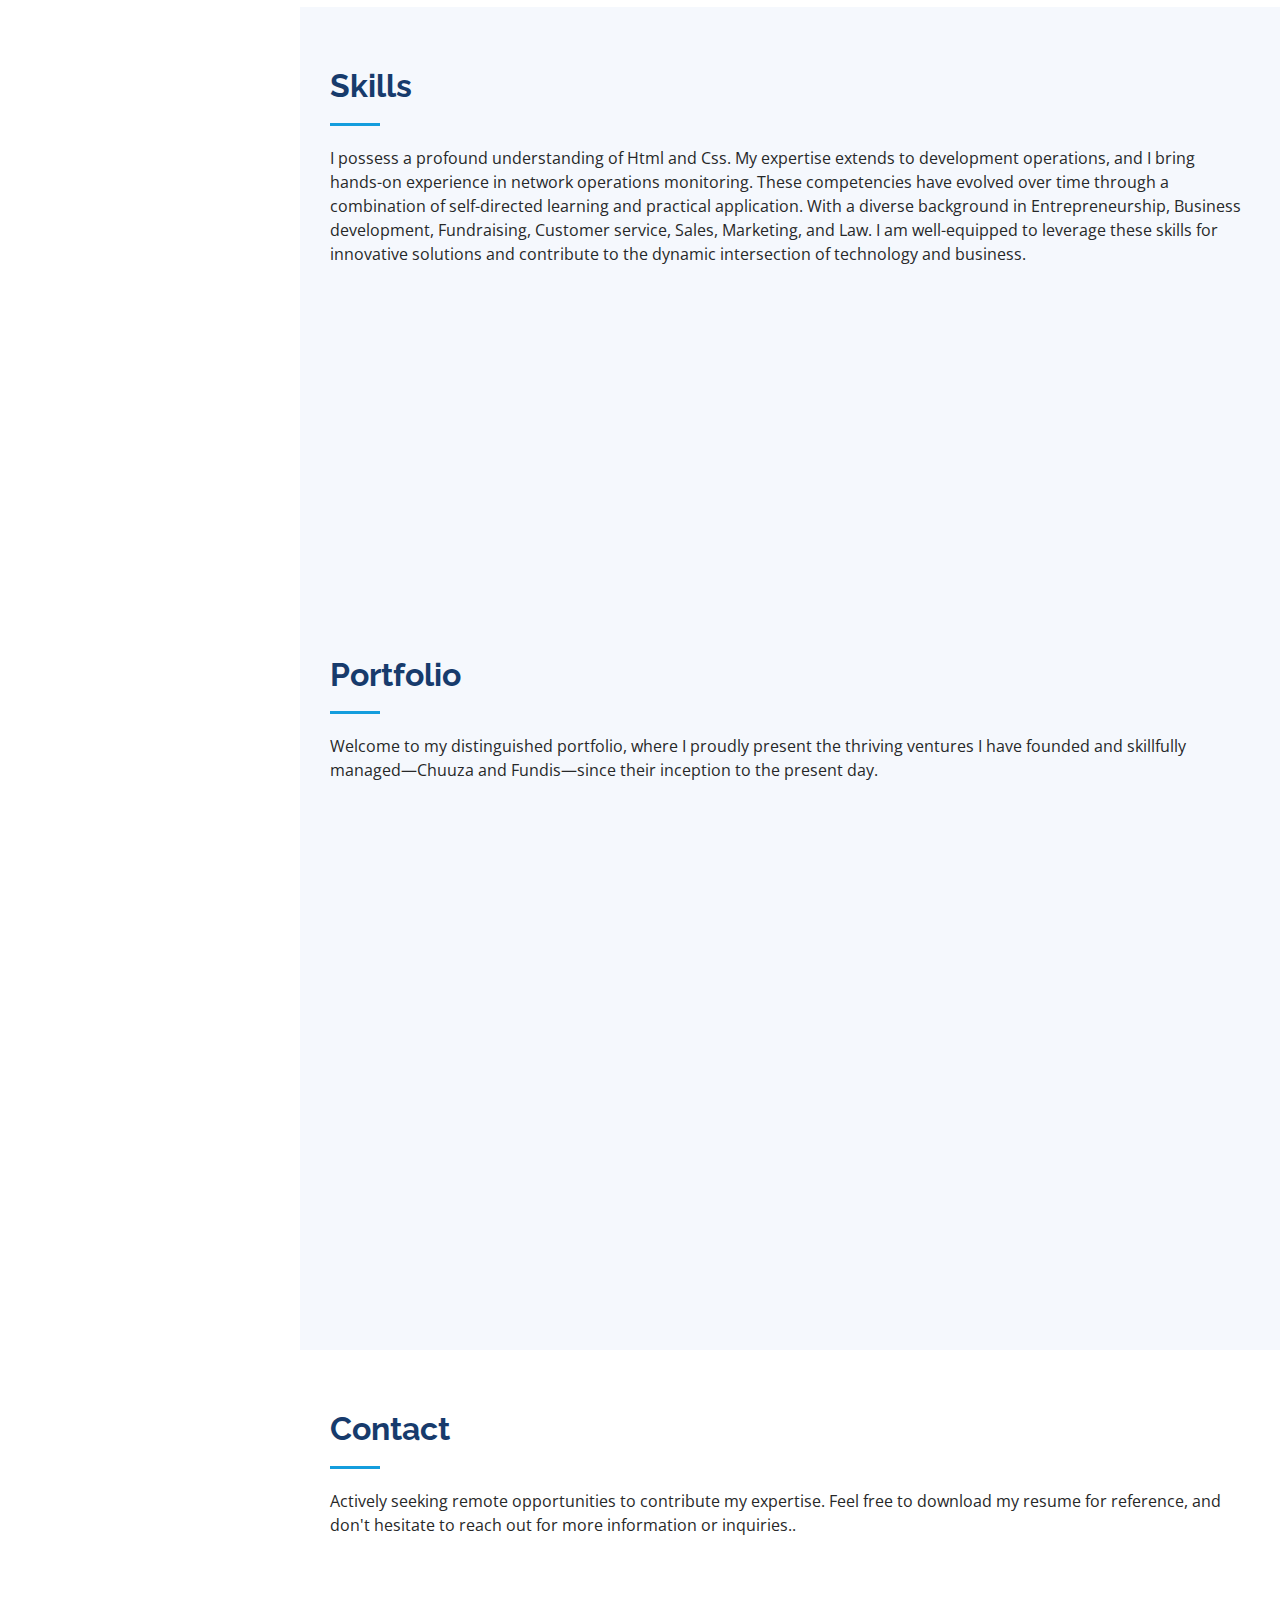
==== commit 806aecf1: "Made changes to my About section" ====
--- a/index.html
+++ b/index.html
@@ -84,11 +84,8 @@
 
         <div class="section-title">
           <h2>About</h2>
-          <p>Hello! I'm Sylvia Mwitumi, a successful Kenyan entrepreneur with expertise in customer service, marketing,
-            law, and ICT. I've demonstrated leadership through founding and managing Fundis and Chuuza, aiming to
-            empower young women. With a background in Security Management and Criminology, plus accolades like the 2019
-            GSEA winner, I'm excited to transform the African informal sector using technology. Let's connect and
-            collaborate!!</p>
+          <p>Raised by a resilient single mother within an entrepreneurial family, I harbored a childhood dream of becoming a lawyer to champion women's rights.The year 2016 cast a shadow as I said goodbye to my guiding force, propelling me into a sudden self-reliance.
+             Inspired by my late mother's legacy of aiding vulnerable women, I pivoted towards entrepreneurship, utilizing technology to empower youth and women with meaningful employment opportunities. "In the face of adversity, find your strength; in the spirit of service, discover your purpose."</p>
         </div>
 
         <div class="row">
@@ -98,8 +95,7 @@
           <div class="col-lg-8 pt-4 pt-lg-0 content" data-aos="fade-left">
             <h3>Software Entrepreneur</h3>
             <p class="fst-italic">
-              I am a dynamic Kenyan entrepreneur fueled by innovation and a fervor for industry transformation. My mission is to craft software solutions that not only meet market needs but proactively anticipate them, providing substantial value to both businesses and individuals. I'm committed to employing disruptive thinking and cutting-edge technology to leave a lasting impact and shape the future of the software industry. 
-            </p>
+              I am a successful Kenyan entrepreneur with expertise in customer service, marketing, law, and ICT. I've demonstrated leadership through founding and managing Fundis and Chuuza, aiming to empower young women. With a background in Security Management and Criminology, plus accolades like the 2019 GSEA winner, I'm excited to transform the African informal sector using technology. Let's connect and collaborate!!</p>
            
 
           </div>
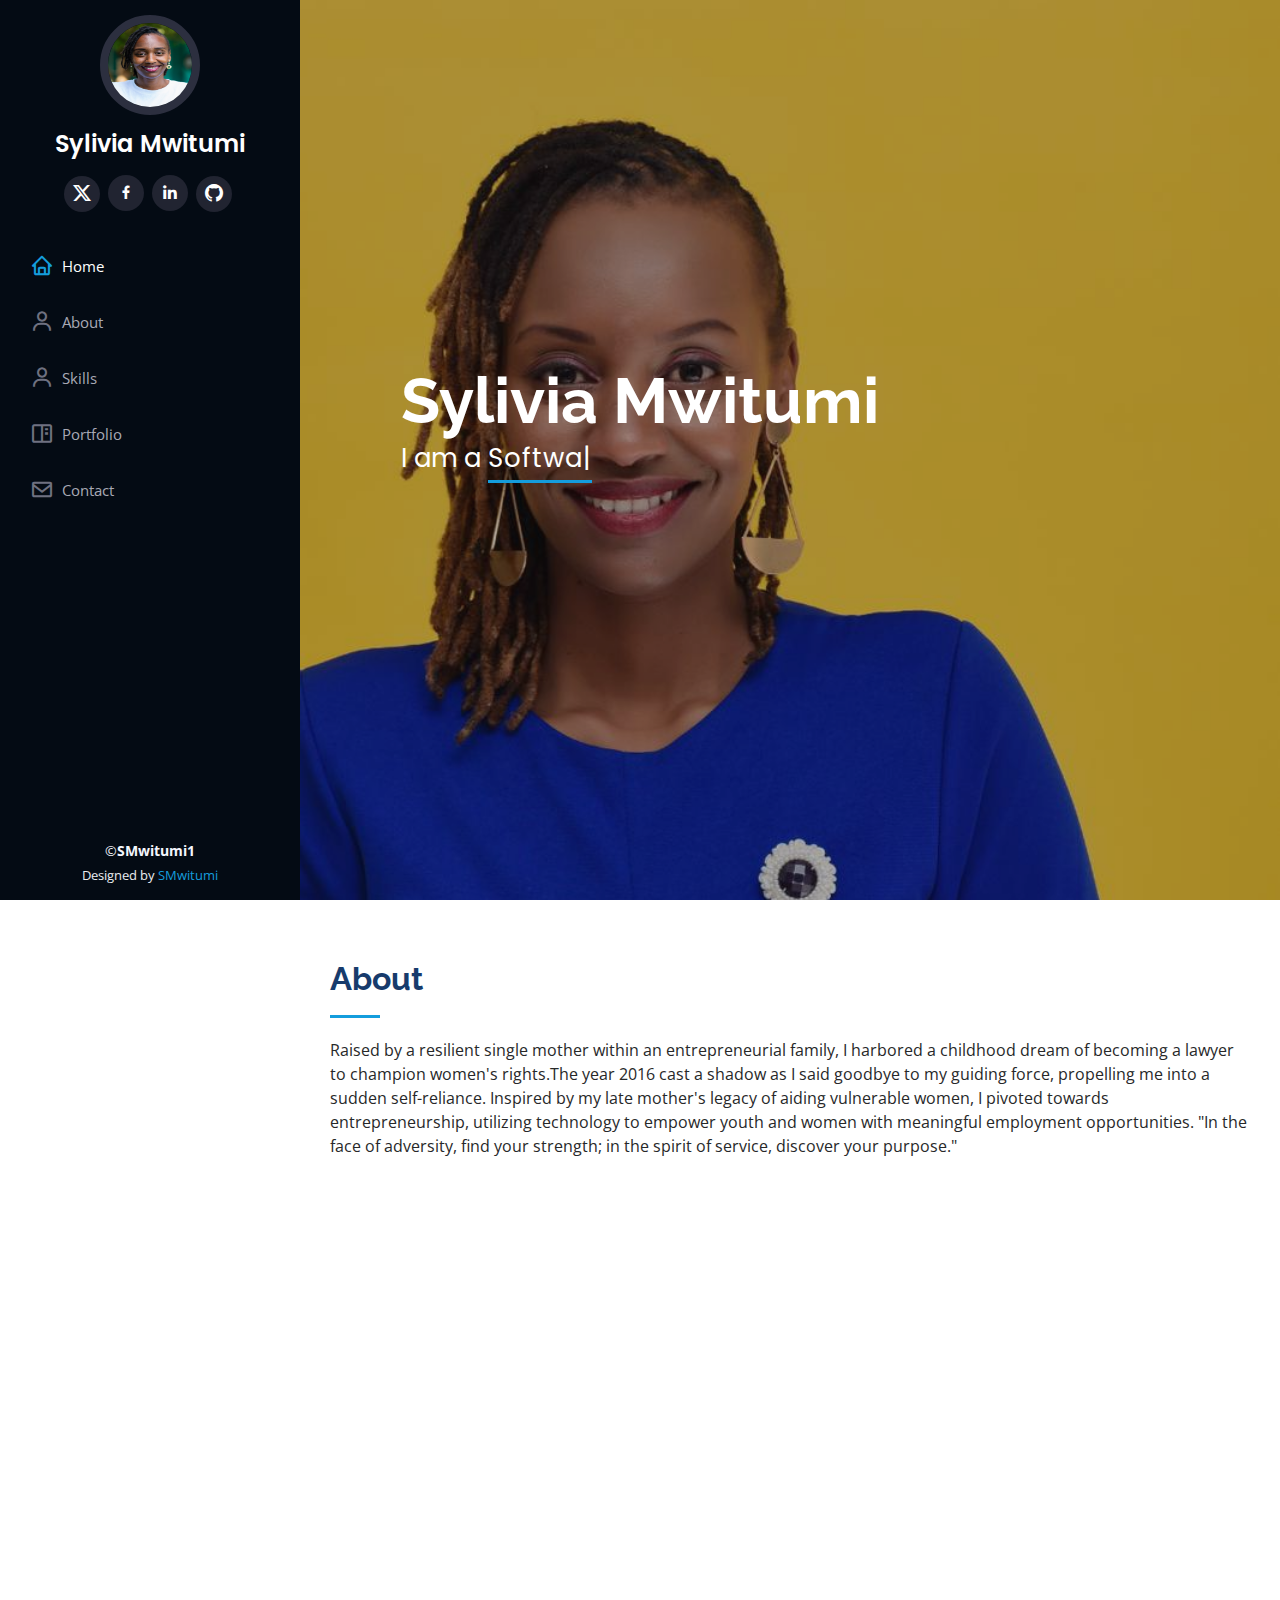
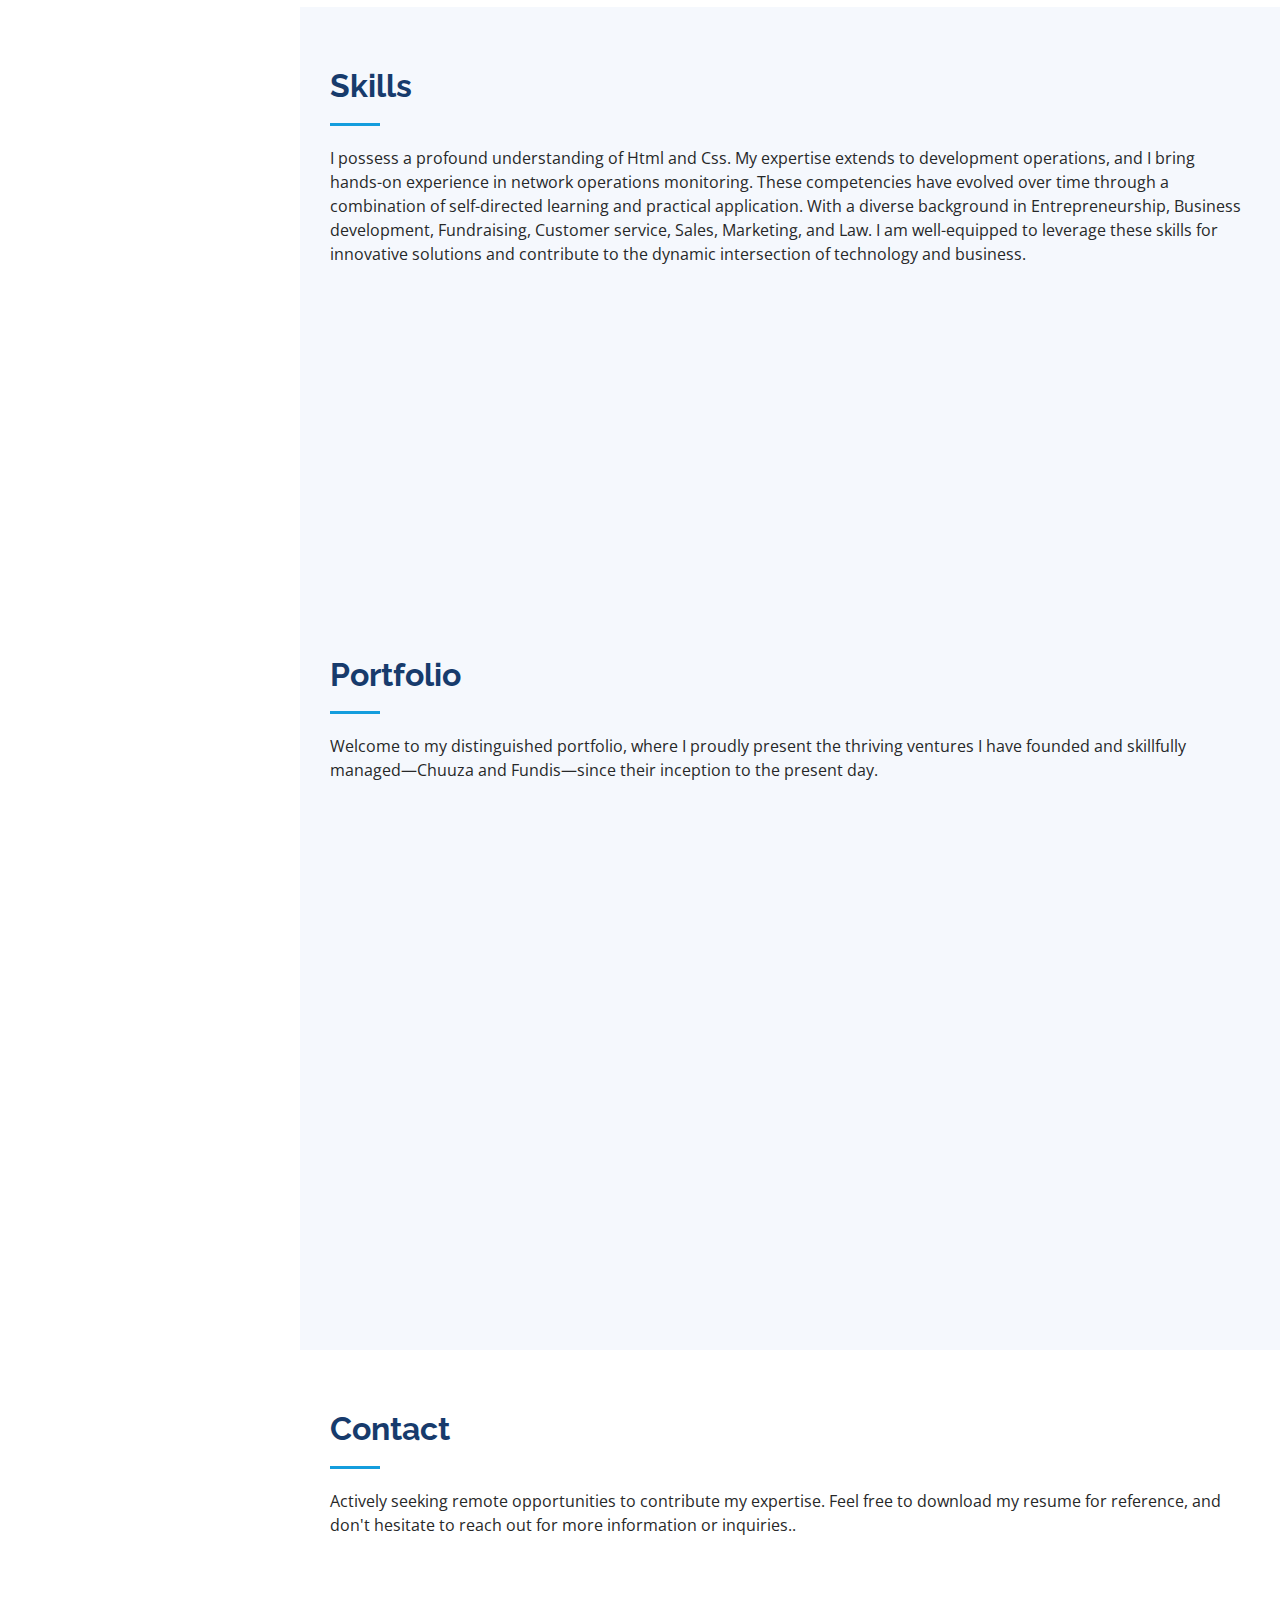
==== commit 4152c98e: "Made changes to the About section." ====
--- a/index.html
+++ b/index.html
@@ -95,7 +95,7 @@
           <div class="col-lg-8 pt-4 pt-lg-0 content" data-aos="fade-left">
             <h3>Software Entrepreneur</h3>
             <p class="fst-italic">
-              I am a successful Kenyan entrepreneur with expertise in customer service, marketing, law, and ICT. I've demonstrated leadership through founding and managing Fundis and Chuuza, aiming to empower young women. With a background in Security Management and Criminology, plus accolades like the 2019 GSEA winner, I'm excited to transform the African informal sector using technology. Let's connect and collaborate!!</p>
+              I am a successful Kenyan entrepreneur with expertise in customer service, marketing, law, and ICT. I've demonstrated leadership through founding and managing Fundis and Chuuza, aiming to empower young women. With a background in Security Management and Criminology, plus accolades like the 2019 GSEA winner and Laurette challenge of 1000 2020 and  I'm excited to transform the African informal sector using technology. Let's connect and collaborate!!</p>
            
 
           </div>
